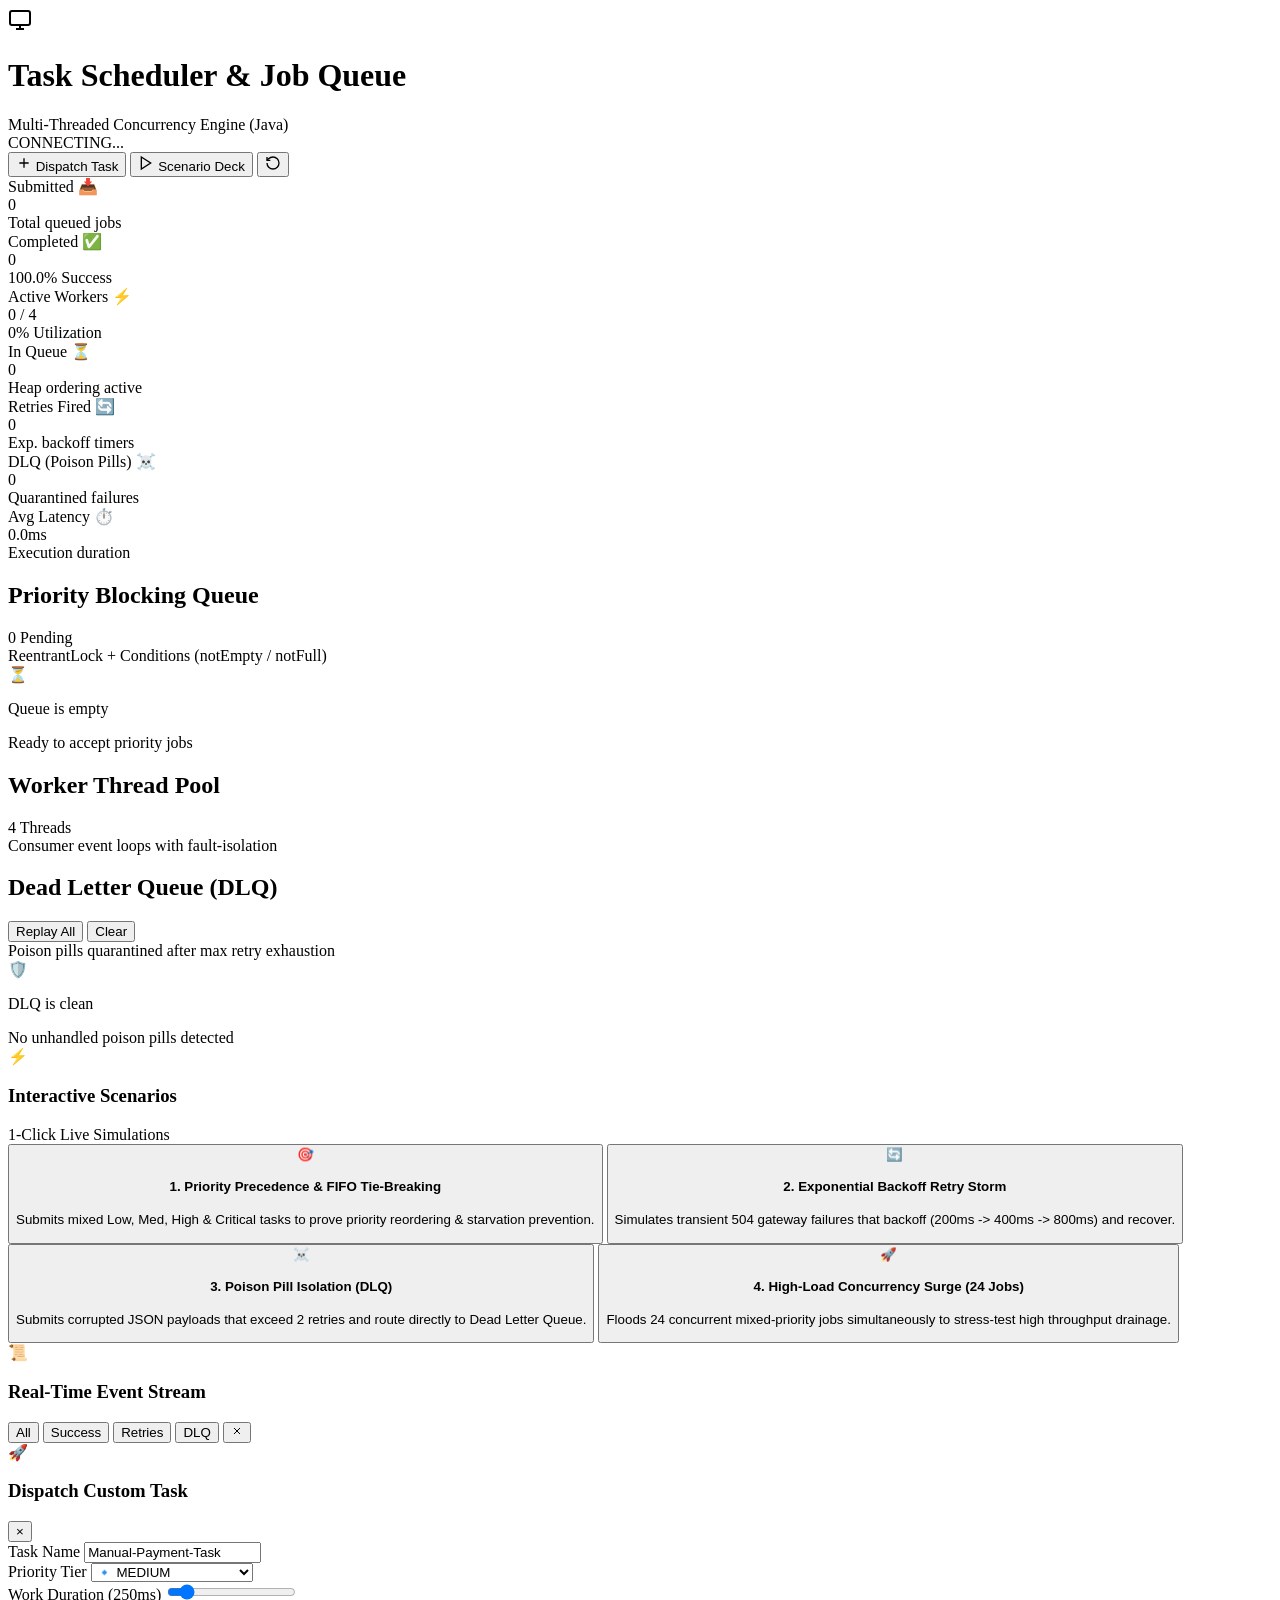
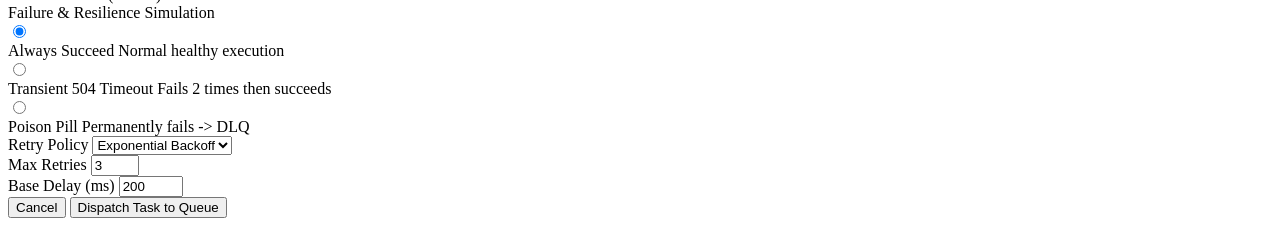
==== src/main/resources/static/index.html @ dcaf07af "Initial commit: Multi-Threaded Task Scheduler & Job Queue with Web Dashboard" ====
<!DOCTYPE html>
<html lang="en">
<head>
  <meta charset="UTF-8">
  <meta name="viewport" content="width=device-width, initial-scale=1.0">
  <title>Amazon Task Scheduler & Concurrency Engine</title>
  <link rel="preconnect" href="https://fonts.googleapis.com">
  <link rel="preconnect" href="https://fonts.gstatic.com" crossorigin>
  <link href="https://fonts.googleapis.com/css2?family=Inter:wght@300;400;500;600;700;800&family=JetBrains+Mono:wght@400;500;600;700&display=swap" rel="stylesheet">
  <link rel="stylesheet" href="/style.css">
</head>
<body>
  <div class="ambient-glow glow-1"></div>
  <div class="ambient-glow glow-2"></div>

  <!-- TOP HEADER -->
  <header class="app-header">
    <div class="header-left">
      <div class="logo-badge">
        <svg width="24" height="24" viewBox="0 0 24 24" fill="none" stroke="currentColor" stroke-width="2">
          <rect x="2" y="3" width="20" height="14" rx="2" ry="2"></rect>
          <line x1="8" y1="21" x2="16" y2="21"></line>
          <line x1="12" y1="17" x2="12" y2="21"></line>
        </svg>
      </div>
      <div class="logo-text">
        <h1>Task Scheduler & Job Queue</h1>
        <span class="subtext">Multi-Threaded Concurrency Engine (Java)</span>
      </div>
    </div>

    <div class="header-center">
      <div class="connection-pill" id="connPill">
        <span class="pulse-dot"></span>
        <span id="connStatusText">CONNECTING...</span>
      </div>
    </div>

    <div class="header-right">
      <button class="btn btn-outline" id="btnOpenSubmitModal">
        <svg width="16" height="16" fill="none" stroke="currentColor" stroke-width="2" viewBox="0 0 24 24"><path d="M12 5v14M5 12h14"/></svg>
        Dispatch Task
      </button>
      <button class="btn btn-primary" id="btnRunScenarios">
        <svg width="16" height="16" fill="none" stroke="currentColor" stroke-width="2" viewBox="0 0 24 24"><polygon points="5 3 19 12 5 21 5 3"></polygon></svg>
        Scenario Deck
      </button>
      <button class="btn btn-icon" id="btnResetScheduler" title="Reset Scheduler & Metrics">
        <svg width="16" height="16" fill="none" stroke="currentColor" stroke-width="2" viewBox="0 0 24 24"><path d="M3 12a9 9 0 1 0 9-9 9.75 9.75 0 0 0-6.74 2.74L3 8"></path><path d="M3 3v5h5"></path></svg>
      </button>
    </div>
  </header>

  <!-- MAIN CONTAINER -->
  <main class="dashboard-container">

    <!-- KPI METRICS RIBBON -->
    <section class="metrics-grid">
      <div class="metric-card">
        <div class="metric-header">
          <span class="metric-title">Submitted</span>
          <span class="metric-icon">📥</span>
        </div>
        <div class="metric-value" id="kpiSubmitted">0</div>
        <div class="metric-footer">Total queued jobs</div>
      </div>

      <div class="metric-card card-success">
        <div class="metric-header">
          <span class="metric-title">Completed</span>
          <span class="metric-icon">✅</span>
        </div>
        <div class="metric-value" id="kpiCompleted">0</div>
        <div class="metric-footer" id="kpiSuccessRate">100.0% Success</div>
      </div>

      <div class="metric-card card-active">
        <div class="metric-header">
          <span class="metric-title">Active Workers</span>
          <span class="metric-icon">⚡</span>
        </div>
        <div class="metric-value" id="kpiActiveWorkers">0 <span class="metric-sub">/ 4</span></div>
        <div class="metric-footer" id="kpiPoolUtilization">0% Utilization</div>
      </div>

      <div class="metric-card card-queue">
        <div class="metric-header">
          <span class="metric-title">In Queue</span>
          <span class="metric-icon">⏳</span>
        </div>
        <div class="metric-value" id="kpiQueueDepth">0</div>
        <div class="metric-footer">Heap ordering active</div>
      </div>

      <div class="metric-card card-retry">
        <div class="metric-header">
          <span class="metric-title">Retries Fired</span>
          <span class="metric-icon">🔄</span>
        </div>
        <div class="metric-value" id="kpiRetries">0</div>
        <div class="metric-footer">Exp. backoff timers</div>
      </div>

      <div class="metric-card card-dlq">
        <div class="metric-header">
          <span class="metric-title">DLQ (Poison Pills)</span>
          <span class="metric-icon">☠️</span>
        </div>
        <div class="metric-value" id="kpiDlq">0</div>
        <div class="metric-footer">Quarantined failures</div>
      </div>

      <div class="metric-card">
        <div class="metric-header">
          <span class="metric-title">Avg Latency</span>
          <span class="metric-icon">⏱️</span>
        </div>
        <div class="metric-value" id="kpiAvgExec">0.0<span class="metric-sub">ms</span></div>
        <div class="metric-footer">Execution duration</div>
      </div>
    </section>

    <!-- LIVE PIPELINE VISUALIZATION (3 COLUMNS) -->
    <section class="pipeline-grid">
      
      <!-- COLUMN 1: PRIORITY BLOCKING QUEUE -->
      <div class="pipeline-column">
        <div class="column-header">
          <div class="column-title-group">
            <span class="col-indicator col-queue-ind"></span>
            <h2>Priority Blocking Queue</h2>
          </div>
          <span class="badge badge-queue" id="queueBadge">0 Pending</span>
        </div>
        <div class="column-desc">
          <span>ReentrantLock + Conditions (notEmpty / notFull)</span>
        </div>

        <div class="pipeline-card-list" id="queueList">
          <div class="empty-state">
            <div class="empty-icon">⏳</div>
            <p>Queue is empty</p>
            <span>Ready to accept priority jobs</span>
          </div>
        </div>
      </div>

      <!-- COLUMN 2: WORKER THREAD POOL -->
      <div class="pipeline-column">
        <div class="column-header">
          <div class="column-title-group">
            <span class="col-indicator col-worker-ind"></span>
            <h2>Worker Thread Pool</h2>
          </div>
          <span class="badge badge-worker" id="workersBadge">4 Threads</span>
        </div>
        <div class="column-desc">
          <span>Consumer event loops with fault-isolation</span>
        </div>

        <div class="worker-grid" id="workerGrid">
          <!-- Worker cards rendered dynamically -->
        </div>
      </div>

      <!-- COLUMN 3: DEAD LETTER QUEUE (DLQ) -->
      <div class="pipeline-column">
        <div class="column-header">
          <div class="column-title-group">
            <span class="col-indicator col-dlq-ind"></span>
            <h2>Dead Letter Queue (DLQ)</h2>
          </div>
          <div class="dlq-actions">
            <button class="btn btn-xs btn-outline" id="btnReplayDlq" title="Replay all DLQ jobs back into Priority Queue">Replay All</button>
            <button class="btn btn-xs btn-outline" id="btnClearDlq" title="Clear DLQ">Clear</button>
          </div>
        </div>
        <div class="column-desc">
          <span>Poison pills quarantined after max retry exhaustion</span>
        </div>

        <div class="pipeline-card-list" id="dlqList">
          <div class="empty-state">
            <div class="empty-icon">🛡️</div>
            <p>DLQ is clean</p>
            <span>No unhandled poison pills detected</span>
          </div>
        </div>
      </div>

    </section>

    <!-- BOTTOM DECK: SCENARIO LAUNCHER & LIVE EVENT LOG -->
    <section class="bottom-deck">
      
      <!-- SCENARIO LAUNCHER CARDS -->
      <div class="deck-panel scenario-panel">
        <div class="panel-header">
          <div class="panel-title">
            <span class="panel-icon">⚡</span>
            <h3>Interactive Scenarios</h3>
          </div>
          <span class="subtext">1-Click Live Simulations</span>
        </div>

        <div class="scenario-buttons-grid">
          <button class="scenario-card" onclick="runScenario('1')">
            <div class="scen-icon scen-1">🎯</div>
            <div class="scen-info">
              <h4>1. Priority Precedence & FIFO Tie-Breaking</h4>
              <p>Submits mixed Low, Med, High & Critical tasks to prove priority reordering & starvation prevention.</p>
            </div>
          </button>

          <button class="scenario-card" onclick="runScenario('2')">
            <div class="scen-icon scen-2">🔄</div>
            <div class="scen-info">
              <h4>2. Exponential Backoff Retry Storm</h4>
              <p>Simulates transient 504 gateway failures that backoff (200ms -> 400ms -> 800ms) and recover.</p>
            </div>
          </button>

          <button class="scenario-card" onclick="runScenario('3')">
            <div class="scen-icon scen-3">☠️</div>
            <div class="scen-info">
              <h4>3. Poison Pill Isolation (DLQ)</h4>
              <p>Submits corrupted JSON payloads that exceed 2 retries and route directly to Dead Letter Queue.</p>
            </div>
          </button>

          <button class="scenario-card" onclick="runScenario('4')">
            <div class="scen-icon scen-4">🚀</div>
            <div class="scen-info">
              <h4>4. High-Load Concurrency Surge (24 Jobs)</h4>
              <p>Floods 24 concurrent mixed-priority jobs simultaneously to stress-test high throughput drainage.</p>
            </div>
          </button>
        </div>
      </div>

      <!-- REAL-TIME EVENT STREAM LOG -->
      <div class="deck-panel logs-panel">
        <div class="panel-header">
          <div class="panel-title">
            <span class="panel-icon">📜</span>
            <h3>Real-Time Event Stream</h3>
          </div>
          <div class="log-controls">
            <button class="btn btn-xs btn-outline" id="btnFilterAll" onclick="filterLogs('ALL')">All</button>
            <button class="btn btn-xs btn-outline" id="btnFilterSuccess" onclick="filterLogs('SUCCESS')">Success</button>
            <button class="btn btn-xs btn-outline" id="btnFilterRetry" onclick="filterLogs('RETRY')">Retries</button>
            <button class="btn btn-xs btn-outline" id="btnFilterDlq" onclick="filterLogs('FAILURE')">DLQ</button>
            <button class="btn btn-xs btn-icon" id="btnClearLogs" title="Clear Log Screen">
              <svg width="12" height="12" fill="none" stroke="currentColor" stroke-width="2" viewBox="0 0 24 24"><path d="M18 6L6 18M6 6l12 12"></path></svg>
            </button>
          </div>
        </div>

        <div class="logs-container" id="logsContainer">
          <!-- Live log items rendered dynamically -->
        </div>
      </div>

    </section>

  </main>

  <!-- CUSTOM TASK DISPATCH MODAL -->
  <div class="modal-backdrop" id="submitModal">
    <div class="modal-card">
      <div class="modal-header">
        <div class="modal-title">
          <span class="modal-icon">🚀</span>
          <h3>Dispatch Custom Task</h3>
        </div>
        <button class="btn-close" id="btnCloseModal">&times;</button>
      </div>

      <form id="taskForm" onsubmit="handleTaskSubmit(event)">
        <div class="form-group">
          <label for="taskName">Task Name</label>
          <input type="text" id="taskName" required placeholder="e.g. PaymentGateway-Charge-902" value="Manual-Payment-Task">
        </div>

        <div class="form-row">
          <div class="form-group">
            <label for="taskPriority">Priority Tier</label>
            <select id="taskPriority">
              <option value="CRITICAL">🔥 CRITICAL (Highest)</option>
              <option value="HIGH">⚡ HIGH</option>
              <option value="MEDIUM" selected>🔹 MEDIUM</option>
              <option value="LOW">🌱 LOW (Lowest)</option>
            </select>
          </div>

          <div class="form-group">
            <label for="taskDuration">Work Duration (<span id="durVal">250</span>ms)</label>
            <input type="range" id="taskDuration" min="50" max="2000" step="50" value="250" oninput="document.getElementById('durVal').innerText = this.value">
          </div>
        </div>

        <div class="form-group">
          <label>Failure & Resilience Simulation</label>
          <div class="radio-cards">
            <label class="radio-card">
              <input type="radio" name="failMode" value="none" checked onchange="toggleRetryOptions()">
              <div class="radio-content">
                <span class="radio-title">Always Succeed</span>
                <span class="radio-desc">Normal healthy execution</span>
              </div>
            </label>

            <label class="radio-card">
              <input type="radio" name="failMode" value="transient" onchange="toggleRetryOptions()">
              <div class="radio-content">
                <span class="radio-title">Transient 504 Timeout</span>
                <span class="radio-desc">Fails 2 times then succeeds</span>
              </div>
            </label>

            <label class="radio-card">
              <input type="radio" name="failMode" value="permanent" onchange="toggleRetryOptions()">
              <div class="radio-content">
                <span class="radio-title">Poison Pill</span>
                <span class="radio-desc">Permanently fails -> DLQ</span>
              </div>
            </label>
          </div>
        </div>

        <div class="form-row" id="retryConfigRow">
          <div class="form-group">
            <label for="retryType">Retry Policy</label>
            <select id="retryType">
              <option value="exponential" selected>Exponential Backoff</option>
              <option value="fixed">Fixed Delay</option>
              <option value="none">No Retry</option>
            </select>
          </div>

          <div class="form-group">
            <label for="maxRetries">Max Retries</label>
            <input type="number" id="maxRetries" min="0" max="10" value="3">
          </div>

          <div class="form-group">
            <label for="backoffMs">Base Delay (ms)</label>
            <input type="number" id="backoffMs" min="50" max="5000" step="50" value="200">
          </div>
        </div>

        <div class="modal-footer">
          <button type="button" class="btn btn-outline" id="btnCancelModal">Cancel</button>
          <button type="submit" class="btn btn-primary">Dispatch Task to Queue</button>
        </div>
      </form>
    </div>
  </div>

  <div class="toast-container" id="toastContainer"></div>

  <script src="/app.js"></script>
</body>
</html>
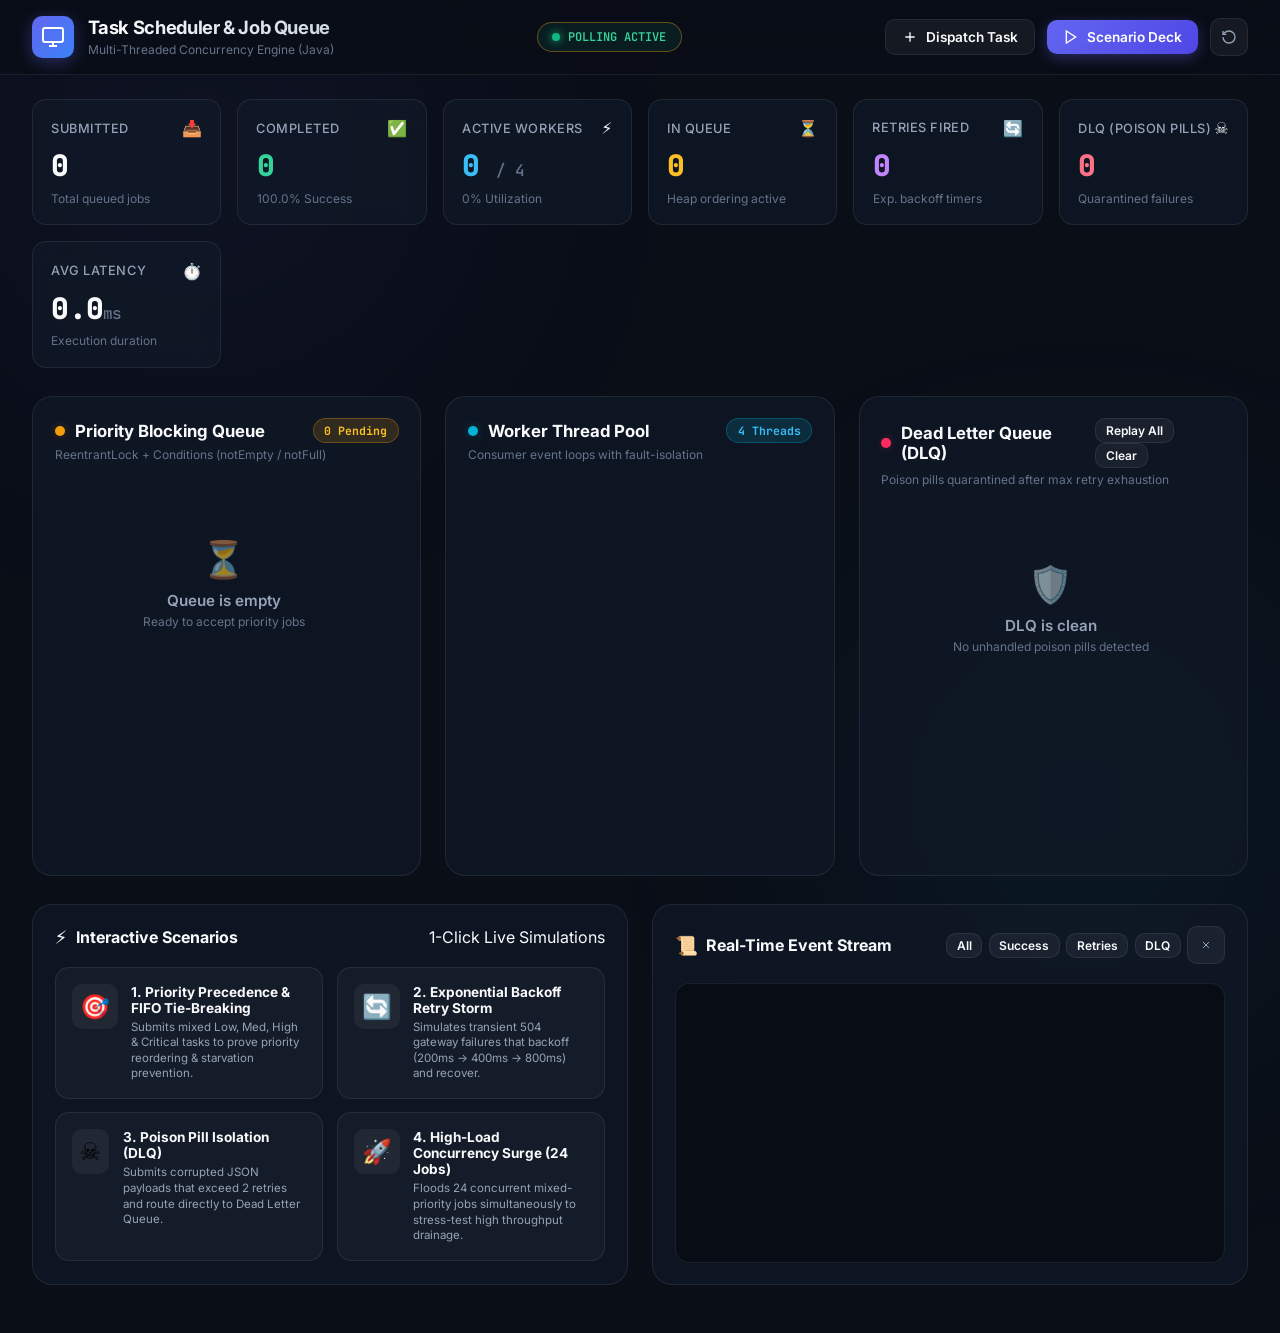
==== commit 8d69793b: "Update browser tab title to remove Amazon prefix" ====
--- a/src/main/resources/static/index.html
+++ b/src/main/resources/static/index.html
@@ -3,11 +3,11 @@
 <head>
   <meta charset="UTF-8">
   <meta name="viewport" content="width=device-width, initial-scale=1.0">
-  <title>Amazon Task Scheduler & Concurrency Engine</title>
+  <title>Task Scheduler & Concurrency Engine</title>
   <link rel="preconnect" href="https://fonts.googleapis.com">
   <link rel="preconnect" href="https://fonts.gstatic.com" crossorigin>
   <link href="https://fonts.googleapis.com/css2?family=Inter:wght@300;400;500;600;700;800&family=JetBrains+Mono:wght@400;500;600;700&display=swap" rel="stylesheet">
-  <link rel="stylesheet" href="/style.css">
+  <link rel="stylesheet" href="style.css">
 </head>
 <body>
   <div class="ambient-glow glow-1"></div>
@@ -359,6 +359,6 @@
 
   <div class="toast-container" id="toastContainer"></div>
 
-  <script src="/app.js"></script>
+  <script src="app.js"></script>
 </body>
 </html>
--- a/src/main/resources/static/style.css
+++ b/src/main/resources/static/style.css
@@ -0,0 +1,833 @@
+:root {
+  --bg-base: #0a0e17;
+  --bg-card: #111827;
+  --bg-card-hover: #162032;
+  --bg-card-glass: rgba(17, 24, 39, 0.75);
+  --border-subtle: rgba(255, 255, 255, 0.08);
+  --border-hover: rgba(255, 255, 255, 0.16);
+
+  --text-primary: #f9fafb;
+  --text-secondary: #94a3b8;
+  --text-muted: #64748b;
+
+  --color-critical: #ff2a5f;
+  --color-critical-glow: rgba(255, 42, 95, 0.25);
+  --color-high: #f59e0b;
+  --color-high-glow: rgba(245, 158, 11, 0.25);
+  --color-medium: #00b4d8;
+  --color-medium-glow: rgba(0, 180, 216, 0.25);
+  --color-low: #10b981;
+  --color-low-glow: rgba(16, 185, 129, 0.25);
+
+  --color-accent: #6366f1;
+  --color-accent-glow: rgba(99, 102, 241, 0.35);
+
+  --radius-sm: 6px;
+  --radius-md: 10px;
+  --radius-lg: 14px;
+  --radius-xl: 20px;
+
+  --font-main: 'Inter', system-ui, -apple-system, sans-serif;
+  --font-mono: 'JetBrains Mono', monospace;
+}
+
+* {
+  box-sizing: border-box;
+  margin: 0;
+  padding: 0;
+}
+
+body {
+  background-color: var(--bg-base);
+  color: var(--text-primary);
+  font-family: var(--font-main);
+  min-height: 100vh;
+  position: relative;
+  overflow-x: hidden;
+  -webkit-font-smoothing: antialiased;
+}
+
+/* AMBIENT GLOW EFFECTS */
+.ambient-glow {
+  position: fixed;
+  width: 600px;
+  height: 600px;
+  border-radius: 50%;
+  pointer-events: none;
+  z-index: 0;
+  filter: blur(140px);
+  opacity: 0.15;
+}
+.glow-1 {
+  top: -150px;
+  left: -100px;
+  background: radial-gradient(circle, var(--color-accent), transparent 70%);
+}
+.glow-2 {
+  bottom: -200px;
+  right: -100px;
+  background: radial-gradient(circle, var(--color-medium), transparent 70%);
+}
+
+/* HEADER */
+.app-header {
+  position: sticky;
+  top: 0;
+  z-index: 100;
+  display: flex;
+  justify-content: space-between;
+  align-items: center;
+  padding: 1rem 2rem;
+  background: rgba(10, 14, 23, 0.85);
+  backdrop-filter: blur(16px);
+  border-bottom: 1px solid var(--border-subtle);
+}
+
+.header-left {
+  display: flex;
+  align-items: center;
+  gap: 0.85rem;
+}
+
+.logo-badge {
+  width: 42px;
+  height: 42px;
+  border-radius: var(--radius-md);
+  background: linear-gradient(135deg, #6366f1, #3b82f6);
+  display: flex;
+  align-items: center;
+  justify-content: center;
+  color: white;
+  box-shadow: 0 4px 16px var(--color-accent-glow);
+}
+
+.logo-text h1 {
+  font-size: 1.15rem;
+  font-weight: 700;
+  letter-spacing: -0.02em;
+  background: linear-gradient(135deg, #ffffff, #cbd5e1);
+  -webkit-background-clip: text;
+  -webkit-text-fill-color: transparent;
+}
+
+.logo-text .subtext {
+  font-size: 0.75rem;
+  color: var(--text-muted);
+}
+
+.connection-pill {
+  display: flex;
+  align-items: center;
+  gap: 0.5rem;
+  padding: 0.4rem 0.9rem;
+  background: rgba(16, 185, 129, 0.1);
+  border: 1px solid rgba(16, 185, 129, 0.3);
+  border-radius: 9999px;
+  font-size: 0.75rem;
+  font-weight: 600;
+  font-family: var(--font-mono);
+  color: #34d399;
+}
+
+.pulse-dot {
+  width: 8px;
+  height: 8px;
+  background-color: #10b981;
+  border-radius: 50%;
+  box-shadow: 0 0 8px #10b981;
+  animation: pulse-ring 1.8s infinite;
+}
+
+@keyframes pulse-ring {
+  0% { transform: scale(0.95); box-shadow: 0 0 0 0 rgba(16, 185, 129, 0.7); }
+  70% { transform: scale(1.1); box-shadow: 0 0 0 6px rgba(16, 185, 129, 0); }
+  100% { transform: scale(0.95); box-shadow: 0 0 0 0 rgba(16, 185, 129, 0); }
+}
+
+.header-right {
+  display: flex;
+  align-items: center;
+  gap: 0.75rem;
+}
+
+/* BUTTONS */
+.btn {
+  display: inline-flex;
+  align-items: center;
+  gap: 0.5rem;
+  padding: 0.55rem 1rem;
+  font-size: 0.85rem;
+  font-weight: 600;
+  border-radius: var(--radius-md);
+  border: none;
+  cursor: pointer;
+  transition: all 0.2s ease;
+  font-family: var(--font-main);
+}
+
+.btn-primary {
+  background: linear-gradient(135deg, #6366f1, #4f46e5);
+  color: white;
+  box-shadow: 0 4px 14px var(--color-accent-glow);
+}
+.btn-primary:hover {
+  transform: translateY(-1px);
+  box-shadow: 0 6px 20px var(--color-accent-glow);
+  background: linear-gradient(135deg, #4f46e5, #4338ca);
+}
+
+.btn-outline {
+  background: rgba(255, 255, 255, 0.05);
+  border: 1px solid var(--border-subtle);
+  color: var(--text-primary);
+}
+.btn-outline:hover {
+  background: rgba(255, 255, 255, 0.1);
+  border-color: var(--border-hover);
+}
+
+.btn-icon {
+  width: 38px;
+  height: 38px;
+  padding: 0;
+  display: flex;
+  align-items: center;
+  justify-content: center;
+  background: rgba(255, 255, 255, 0.05);
+  border: 1px solid var(--border-subtle);
+  color: var(--text-secondary);
+  border-radius: var(--radius-md);
+  cursor: pointer;
+  transition: all 0.2s ease;
+}
+.btn-icon:hover {
+  color: var(--text-primary);
+  background: rgba(255, 255, 255, 0.1);
+}
+
+.btn-xs {
+  padding: 0.25rem 0.6rem;
+  font-size: 0.75rem;
+}
+
+/* MAIN LAYOUT */
+.dashboard-container {
+  max-width: 1600px;
+  margin: 0 auto;
+  padding: 1.5rem 2rem 3rem;
+  position: relative;
+  z-index: 1;
+}
+
+/* METRICS RIBBON */
+.metrics-grid {
+  display: grid;
+  grid-template-columns: repeat(auto-fit, minmax(180px, 1fr));
+  gap: 1rem;
+  margin-bottom: 1.75rem;
+}
+
+.metric-card {
+  background: var(--bg-card-glass);
+  backdrop-filter: blur(12px);
+  border: 1px solid var(--border-subtle);
+  border-radius: var(--radius-lg);
+  padding: 1.15rem;
+  transition: transform 0.2s ease, border-color 0.2s ease;
+}
+.metric-card:hover {
+  transform: translateY(-2px);
+  border-color: var(--border-hover);
+}
+
+.metric-header {
+  display: flex;
+  justify-content: space-between;
+  align-items: center;
+  margin-bottom: 0.5rem;
+}
+.metric-title {
+  font-size: 0.8rem;
+  font-weight: 500;
+  color: var(--text-secondary);
+  text-transform: uppercase;
+  letter-spacing: 0.04em;
+}
+.metric-icon {
+  font-size: 1rem;
+}
+.metric-value {
+  font-size: 1.85rem;
+  font-weight: 800;
+  font-family: var(--font-mono);
+  letter-spacing: -0.03em;
+  color: var(--text-primary);
+}
+.metric-sub {
+  font-size: 1rem;
+  font-weight: 500;
+  color: var(--text-muted);
+}
+.metric-footer {
+  font-size: 0.75rem;
+  color: var(--text-muted);
+  margin-top: 0.35rem;
+}
+
+.card-success .metric-value { color: #34d399; }
+.card-active .metric-value { color: #38bdf8; }
+.card-queue .metric-value { color: #fbbf24; }
+.card-retry .metric-value { color: #c084fc; }
+.card-dlq .metric-value { color: #fb7185; }
+
+/* 3-COLUMN PIPELINE */
+.pipeline-grid {
+  display: grid;
+  grid-template-columns: 1fr 1fr 1fr;
+  gap: 1.5rem;
+  margin-bottom: 1.75rem;
+}
+
+@media (max-width: 1200px) {
+  .pipeline-grid {
+    grid-template-columns: 1fr;
+  }
+}
+
+.pipeline-column {
+  background: var(--bg-card-glass);
+  backdrop-filter: blur(12px);
+  border: 1px solid var(--border-subtle);
+  border-radius: var(--radius-xl);
+  padding: 1.35rem;
+  display: flex;
+  flex-direction: column;
+  min-height: 480px;
+}
+
+.column-header {
+  display: flex;
+  justify-content: space-between;
+  align-items: center;
+  margin-bottom: 0.25rem;
+}
+.column-title-group {
+  display: flex;
+  align-items: center;
+  gap: 0.65rem;
+}
+.col-indicator {
+  width: 10px;
+  height: 10px;
+  border-radius: 50%;
+}
+.col-queue-ind { background: var(--color-high); box-shadow: 0 0 8px var(--color-high-glow); }
+.col-worker-ind { background: var(--color-medium); box-shadow: 0 0 8px var(--color-medium-glow); }
+.col-dlq-ind { background: var(--color-critical); box-shadow: 0 0 8px var(--color-critical-glow); }
+
+.column-header h2 {
+  font-size: 1.05rem;
+  font-weight: 700;
+}
+.column-desc {
+  font-size: 0.75rem;
+  color: var(--text-muted);
+  margin-bottom: 1.15rem;
+}
+
+.badge {
+  padding: 0.25rem 0.65rem;
+  border-radius: 9999px;
+  font-size: 0.72rem;
+  font-weight: 700;
+  font-family: var(--font-mono);
+}
+.badge-queue { background: rgba(245, 158, 11, 0.15); color: #fbbf24; border: 1px solid rgba(245, 158, 11, 0.3); }
+.badge-worker { background: rgba(0, 180, 216, 0.15); color: #38bdf8; border: 1px solid rgba(0, 180, 216, 0.3); }
+.badge-critical { background: var(--color-critical-glow); color: var(--color-critical); border: 1px solid var(--color-critical); }
+.badge-high { background: var(--color-high-glow); color: var(--color-high); border: 1px solid var(--color-high); }
+.badge-medium { background: var(--color-medium-glow); color: var(--color-medium); border: 1px solid var(--color-medium); }
+.badge-low { background: var(--color-low-glow); color: var(--color-low); border: 1px solid var(--color-low); }
+
+.pipeline-card-list {
+  display: flex;
+  flex-direction: column;
+  gap: 0.75rem;
+  overflow-y: auto;
+  max-height: 420px;
+  padding-right: 0.35rem;
+}
+
+.empty-state {
+  display: flex;
+  flex-direction: column;
+  align-items: center;
+  justify-content: center;
+  text-align: center;
+  padding: 3.5rem 1rem;
+  color: var(--text-muted);
+}
+.empty-icon {
+  font-size: 2.25rem;
+  margin-bottom: 0.65rem;
+  opacity: 0.6;
+}
+.empty-state p {
+  font-weight: 600;
+  font-size: 0.95rem;
+  color: var(--text-secondary);
+}
+.empty-state span {
+  font-size: 0.75rem;
+  margin-top: 0.25rem;
+}
+
+/* TASK CARD (QUEUE & DLQ) */
+.task-card {
+  background: rgba(255, 255, 255, 0.03);
+  border: 1px solid var(--border-subtle);
+  border-radius: var(--radius-md);
+  padding: 0.9rem 1rem;
+  transition: all 0.2s ease;
+  animation: slide-in 0.25s ease-out;
+}
+@keyframes slide-in {
+  from { opacity: 0; transform: translateY(-8px); }
+  to { opacity: 1; transform: translateY(0); }
+}
+.task-card:hover {
+  background: rgba(255, 255, 255, 0.06);
+  border-color: var(--border-hover);
+}
+
+.task-card-header {
+  display: flex;
+  justify-content: space-between;
+  align-items: center;
+  margin-bottom: 0.45rem;
+}
+.task-card-title {
+  font-size: 0.85rem;
+  font-weight: 600;
+  color: var(--text-primary);
+  white-space: nowrap;
+  overflow: hidden;
+  text-overflow: ellipsis;
+  max-width: 180px;
+}
+.task-seq {
+  font-size: 0.7rem;
+  font-family: var(--font-mono);
+  color: var(--text-muted);
+}
+.task-card-footer {
+  display: flex;
+  justify-content: space-between;
+  align-items: center;
+  font-size: 0.72rem;
+  color: var(--text-muted);
+}
+
+/* WORKER CARDS */
+.worker-grid {
+  display: grid;
+  grid-template-columns: 1fr;
+  gap: 0.85rem;
+}
+
+.worker-card {
+  background: rgba(255, 255, 255, 0.03);
+  border: 1px solid var(--border-subtle);
+  border-radius: var(--radius-lg);
+  padding: 1rem;
+  transition: all 0.3s ease;
+  position: relative;
+  overflow: hidden;
+}
+
+.worker-card.executing {
+  border-color: rgba(0, 180, 216, 0.5);
+  background: rgba(0, 180, 216, 0.06);
+  box-shadow: 0 0 20px rgba(0, 180, 216, 0.15);
+}
+
+.worker-card-top {
+  display: flex;
+  justify-content: space-between;
+  align-items: center;
+  margin-bottom: 0.65rem;
+}
+.worker-name-group {
+  display: flex;
+  align-items: center;
+  gap: 0.5rem;
+}
+.worker-dot {
+  width: 8px;
+  height: 8px;
+  border-radius: 50%;
+  background: #64748b;
+}
+.worker-card.executing .worker-dot {
+  background: #00b4d8;
+  box-shadow: 0 0 10px #00b4d8;
+  animation: pulse-ring 1.5s infinite;
+}
+.worker-name {
+  font-size: 0.85rem;
+  font-weight: 700;
+  font-family: var(--font-mono);
+}
+
+.worker-state-tag {
+  font-size: 0.68rem;
+  font-weight: 700;
+  padding: 0.15rem 0.5rem;
+  border-radius: 4px;
+  font-family: var(--font-mono);
+}
+.state-idle { background: rgba(255, 255, 255, 0.05); color: var(--text-muted); }
+.state-executing { background: rgba(0, 180, 216, 0.2); color: #38bdf8; }
+
+.worker-task-info {
+  font-size: 0.8rem;
+  color: var(--text-secondary);
+}
+.worker-task-info strong {
+  color: var(--text-primary);
+}
+.worker-progress-bar {
+  height: 4px;
+  background: rgba(255, 255, 255, 0.06);
+  border-radius: 2px;
+  margin-top: 0.75rem;
+  overflow: hidden;
+  position: relative;
+}
+.worker-progress-bar-fill {
+  height: 100%;
+  background: linear-gradient(90deg, #00b4d8, #6366f1);
+  width: 100%;
+  animation: shimmer 1.2s infinite linear;
+}
+@keyframes shimmer {
+  0% { transform: translateX(-100%); }
+  100% { transform: translateX(100%); }
+}
+
+/* DLQ CARD */
+.dlq-card {
+  background: rgba(255, 42, 95, 0.05);
+  border: 1px solid rgba(255, 42, 95, 0.25);
+  border-radius: var(--radius-md);
+  padding: 0.9rem 1rem;
+}
+.dlq-error-msg {
+  font-size: 0.72rem;
+  color: #fb7185;
+  font-family: var(--font-mono);
+  background: rgba(0,0,0,0.3);
+  padding: 0.35rem 0.5rem;
+  border-radius: 4px;
+  margin-top: 0.45rem;
+  word-break: break-all;
+}
+
+/* BOTTOM DECK */
+.bottom-deck {
+  display: grid;
+  grid-template-columns: 1fr 1fr;
+  gap: 1.5rem;
+}
+@media (max-width: 1000px) {
+  .bottom-deck {
+    grid-template-columns: 1fr;
+  }
+}
+
+.deck-panel {
+  background: var(--bg-card-glass);
+  backdrop-filter: blur(12px);
+  border: 1px solid var(--border-subtle);
+  border-radius: var(--radius-xl);
+  padding: 1.35rem;
+  display: flex;
+  flex-direction: column;
+}
+
+.panel-header {
+  display: flex;
+  justify-content: space-between;
+  align-items: center;
+  margin-bottom: 1.15rem;
+}
+.panel-title {
+  display: flex;
+  align-items: center;
+  gap: 0.5rem;
+}
+.panel-icon {
+  font-size: 1.15rem;
+}
+.panel-header h3 {
+  font-size: 1rem;
+  font-weight: 700;
+}
+
+/* SCENARIO CARDS */
+.scenario-buttons-grid {
+  display: grid;
+  grid-template-columns: 1fr 1fr;
+  gap: 0.85rem;
+}
+@media (max-width: 600px) {
+  .scenario-buttons-grid { grid-template-columns: 1fr; }
+}
+
+.scenario-card {
+  display: flex;
+  gap: 0.85rem;
+  align-items: flex-start;
+  background: rgba(255, 255, 255, 0.03);
+  border: 1px solid var(--border-subtle);
+  border-radius: var(--radius-lg);
+  padding: 1rem;
+  cursor: pointer;
+  text-align: left;
+  transition: all 0.2s ease;
+  font-family: var(--font-main);
+}
+.scenario-card:hover {
+  background: rgba(255, 255, 255, 0.06);
+  border-color: var(--color-accent);
+  transform: translateY(-2px);
+  box-shadow: 0 4px 16px rgba(0,0,0,0.3);
+}
+
+.scen-icon {
+  font-size: 1.5rem;
+  padding: 0.5rem;
+  border-radius: var(--radius-md);
+  background: rgba(255, 255, 255, 0.05);
+}
+.scen-info h4 {
+  font-size: 0.85rem;
+  font-weight: 700;
+  color: var(--text-primary);
+  margin-bottom: 0.25rem;
+}
+.scen-info p {
+  font-size: 0.72rem;
+  color: var(--text-secondary);
+  line-height: 1.35;
+}
+
+/* LOGS TERMINAL */
+.log-controls {
+  display: flex;
+  align-items: center;
+  gap: 0.4rem;
+}
+.logs-container {
+  background: rgba(0, 0, 0, 0.4);
+  border: 1px solid var(--border-subtle);
+  border-radius: var(--radius-lg);
+  padding: 0.85rem;
+  font-family: var(--font-mono);
+  font-size: 0.73rem;
+  height: 280px;
+  overflow-y: auto;
+  display: flex;
+  flex-direction: column;
+  gap: 0.45rem;
+}
+
+.log-entry {
+  display: flex;
+  align-items: baseline;
+  gap: 0.6rem;
+  padding: 0.25rem 0.4rem;
+  border-radius: 4px;
+  line-height: 1.4;
+  transition: background 0.15s ease;
+}
+.log-entry:hover {
+  background: rgba(255, 255, 255, 0.04);
+}
+.log-time {
+  color: var(--text-muted);
+  font-size: 0.68rem;
+  white-space: nowrap;
+}
+.log-tag {
+  font-size: 0.65rem;
+  font-weight: 700;
+  padding: 0.1rem 0.4rem;
+  border-radius: 3px;
+  text-transform: uppercase;
+}
+.tag-STARTED { background: rgba(0, 180, 216, 0.2); color: #38bdf8; }
+.tag-SUCCESS { background: rgba(16, 185, 129, 0.2); color: #34d399; }
+.tag-FAILURE { background: rgba(255, 42, 95, 0.25); color: #fb7185; }
+.tag-RETRY { background: rgba(245, 158, 11, 0.2); color: #fbbf24; }
+.tag-SUBMITTED { background: rgba(99, 102, 241, 0.2); color: #a5b4fc; }
+.tag-SCENARIO { background: rgba(192, 132, 252, 0.2); color: #c084fc; }
+.tag-DLQ_REPLAY { background: rgba(236, 72, 153, 0.2); color: #f472b6; }
+.tag-RESET { background: rgba(148, 163, 184, 0.2); color: #cbd5e1; }
+
+.log-msg {
+  color: var(--text-primary);
+  word-break: break-word;
+}
+
+/* MODAL */
+.modal-backdrop {
+  position: fixed;
+  inset: 0;
+  background: rgba(0, 0, 0, 0.75);
+  backdrop-filter: blur(8px);
+  z-index: 1000;
+  display: none;
+  align-items: center;
+  justify-content: center;
+  padding: 1.5rem;
+}
+.modal-backdrop.active {
+  display: flex;
+}
+
+.modal-card {
+  background: var(--bg-card);
+  border: 1px solid var(--border-hover);
+  border-radius: var(--radius-xl);
+  width: 100%;
+  max-width: 540px;
+  box-shadow: 0 20px 40px rgba(0,0,0,0.6);
+  padding: 1.75rem;
+  animation: modal-pop 0.2s ease-out;
+}
+@keyframes modal-pop {
+  from { opacity: 0; transform: scale(0.95); }
+  to { opacity: 1; transform: scale(1); }
+}
+
+.modal-header {
+  display: flex;
+  justify-content: space-between;
+  align-items: center;
+  margin-bottom: 1.5rem;
+}
+.modal-title {
+  display: flex;
+  align-items: center;
+  gap: 0.65rem;
+}
+.modal-title h3 {
+  font-size: 1.15rem;
+  font-weight: 700;
+}
+.btn-close {
+  background: none;
+  border: none;
+  color: var(--text-muted);
+  font-size: 1.5rem;
+  cursor: pointer;
+}
+.btn-close:hover { color: var(--text-primary); }
+
+.form-group {
+  margin-bottom: 1.25rem;
+}
+.form-group label {
+  display: block;
+  font-size: 0.8rem;
+  font-weight: 600;
+  color: var(--text-secondary);
+  margin-bottom: 0.45rem;
+}
+.form-row {
+  display: grid;
+  grid-template-columns: 1fr 1fr;
+  gap: 1rem;
+}
+
+input[type="text"], input[type="number"], select {
+  width: 100%;
+  background: rgba(0, 0, 0, 0.35);
+  border: 1px solid var(--border-subtle);
+  border-radius: var(--radius-md);
+  padding: 0.65rem 0.85rem;
+  color: var(--text-primary);
+  font-family: var(--font-main);
+  font-size: 0.85rem;
+}
+input:focus, select:focus {
+  outline: none;
+  border-color: var(--color-accent);
+}
+
+.radio-cards {
+  display: grid;
+  grid-template-columns: 1fr;
+  gap: 0.6rem;
+}
+.radio-card {
+  display: flex;
+  align-items: center;
+  gap: 0.75rem;
+  padding: 0.75rem 1rem;
+  background: rgba(255, 255, 255, 0.02);
+  border: 1px solid var(--border-subtle);
+  border-radius: var(--radius-md);
+  cursor: pointer;
+  transition: all 0.15s ease;
+}
+.radio-card:hover {
+  background: rgba(255, 255, 255, 0.05);
+}
+.radio-card input[type="radio"] {
+  accent-color: var(--color-accent);
+}
+.radio-title {
+  display: block;
+  font-size: 0.85rem;
+  font-weight: 600;
+}
+.radio-desc {
+  display: block;
+  font-size: 0.72rem;
+  color: var(--text-muted);
+}
+
+.modal-footer {
+  display: flex;
+  justify-content: flex-end;
+  gap: 0.75rem;
+  margin-top: 1.75rem;
+}
+
+/* TOAST NOTIFICATIONS */
+.toast-container {
+  position: fixed;
+  bottom: 2rem;
+  right: 2rem;
+  z-index: 2000;
+  display: flex;
+  flex-direction: column;
+  gap: 0.6rem;
+}
+.toast {
+  background: #1e293b;
+  border: 1px solid var(--border-hover);
+  color: var(--text-primary);
+  padding: 0.75rem 1.25rem;
+  border-radius: var(--radius-md);
+  font-size: 0.85rem;
+  font-weight: 500;
+  box-shadow: 0 8px 24px rgba(0,0,0,0.5);
+  animation: toast-in 0.2s ease-out;
+}
+@keyframes toast-in {
+  from { opacity: 0; transform: translateY(12px); }
+  to { opacity: 1; transform: translateY(0); }
+}
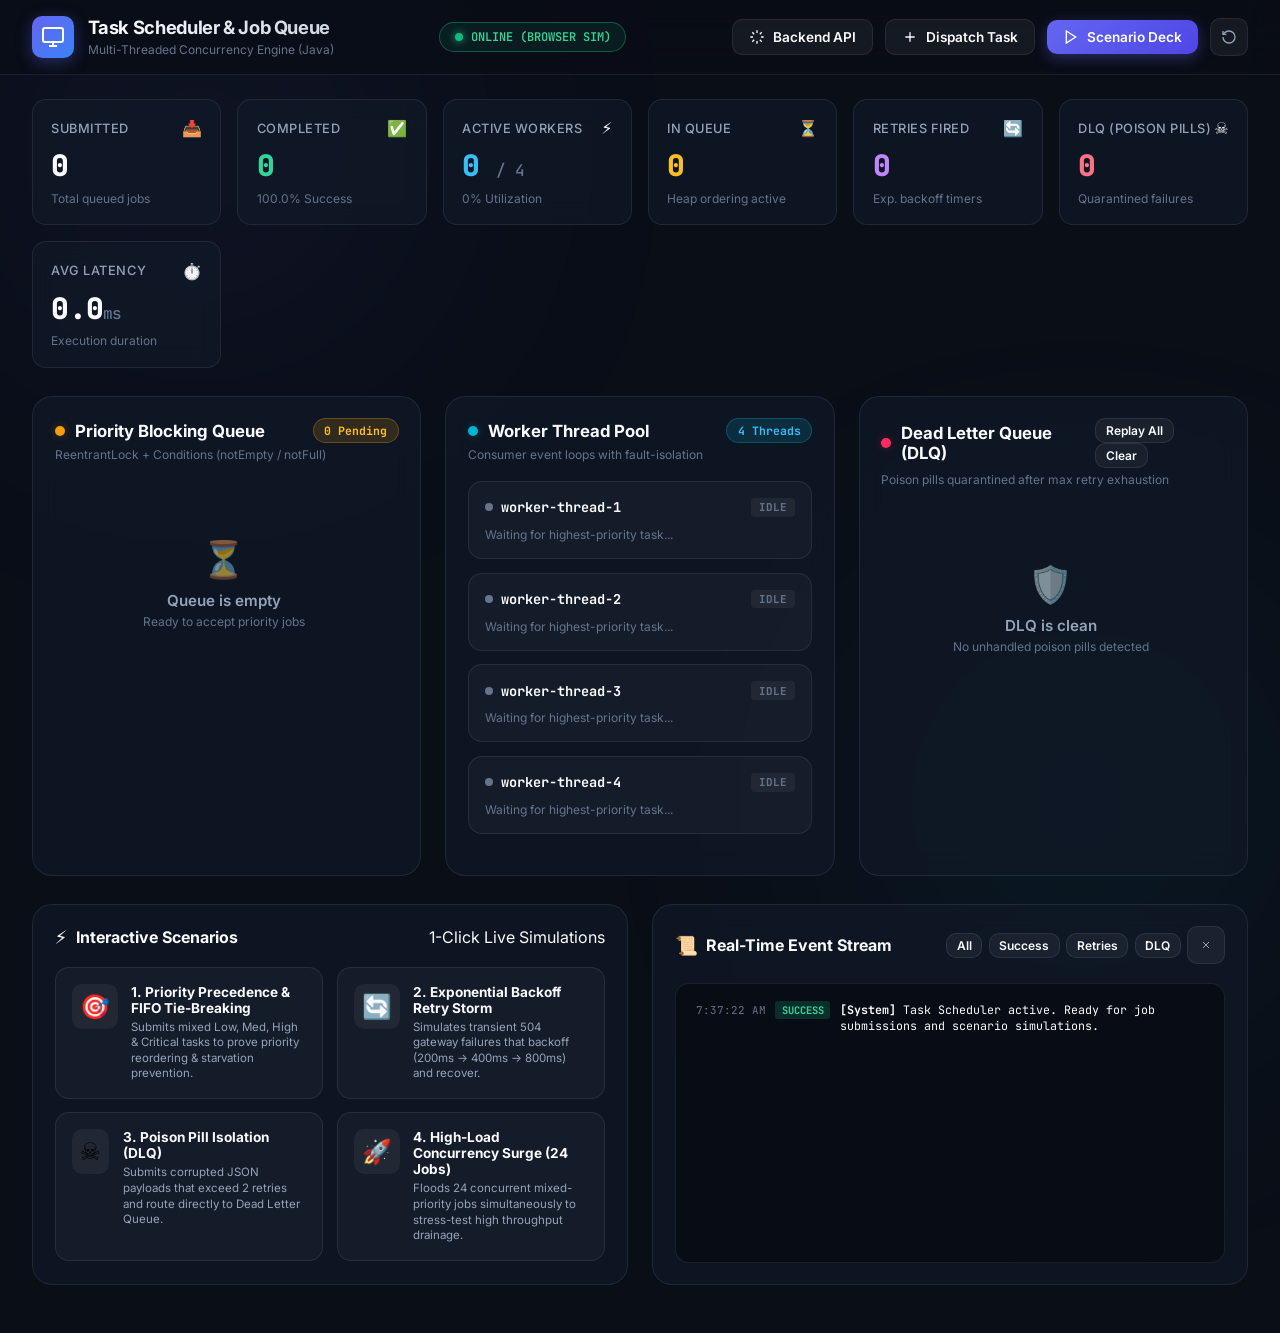
==== commit 7562e85a: "Configure 3-tier architecture: GitHub Pages -> Render -> Java 17 Backend" ====
--- a/src/main/resources/static/index.html
+++ b/src/main/resources/static/index.html
@@ -37,6 +37,10 @@
     </div>
 
     <div class="header-right">
+      <button class="btn btn-outline" id="btnOpenBackendModal" title="Configure Cloud Backend (Render)">
+        <svg width="16" height="16" fill="none" stroke="currentColor" stroke-width="2" viewBox="0 0 24 24"><path d="M12 2v4M12 18v4M4.93 4.93l2.83 2.83M16.24 16.24l2.83 2.83M2 12h4M18 12h4M4.93 19.07l2.83-2.83M16.24 7.76l2.83-2.83"/></svg>
+        Backend API
+      </button>
       <button class="btn btn-outline" id="btnOpenSubmitModal">
         <svg width="16" height="16" fill="none" stroke="currentColor" stroke-width="2" viewBox="0 0 24 24"><path d="M12 5v14M5 12h14"/></svg>
         Dispatch Task
@@ -357,6 +361,39 @@
     </div>
   </div>
 
+  <!-- CLOUD BACKEND SETTINGS MODAL -->
+  <div class="modal-backdrop" id="backendModal">
+    <div class="modal-card">
+      <div class="modal-header">
+        <div class="modal-title">
+          <span class="modal-icon">☁️</span>
+          <h3>Cloud Backend Connection (Render)</h3>
+        </div>
+        <button class="btn-close" id="btnCloseBackendModal">&times;</button>
+      </div>
+
+      <form id="backendForm" onsubmit="handleBackendSave(event)">
+        <div class="form-group">
+          <label for="renderUrlInput">Render Web Service URL</label>
+          <input type="url" id="renderUrlInput" placeholder="https://your-service.onrender.com" style="width:100%;">
+          <span class="subtext" style="display:block; margin-top:6px; color:var(--text-muted); font-size:0.8rem;">
+            Enter your deployed Render backend URL or leave empty to use Standalone Simulation.
+          </span>
+        </div>
+
+        <div style="background:rgba(255,255,255,0.03); border:1px solid var(--border); border-radius:8px; padding:12px; margin-bottom:16px;">
+          <div style="font-weight:600; font-size:0.85rem; margin-bottom:4px;">Architecture Path:</div>
+          <code style="font-size:0.8rem; color:#38bdf8;">GitHub Pages (Frontend) ➔ Render (Java 17 Backend Engine)</code>
+        </div>
+
+        <div class="modal-footer">
+          <button type="button" class="btn btn-outline" id="btnResetBackend">Reset to Auto</button>
+          <button type="submit" class="btn btn-primary">Save & Connect</button>
+        </div>
+      </form>
+    </div>
+  </div>
+
   <div class="toast-container" id="toastContainer"></div>
 
   <script src="app.js"></script>
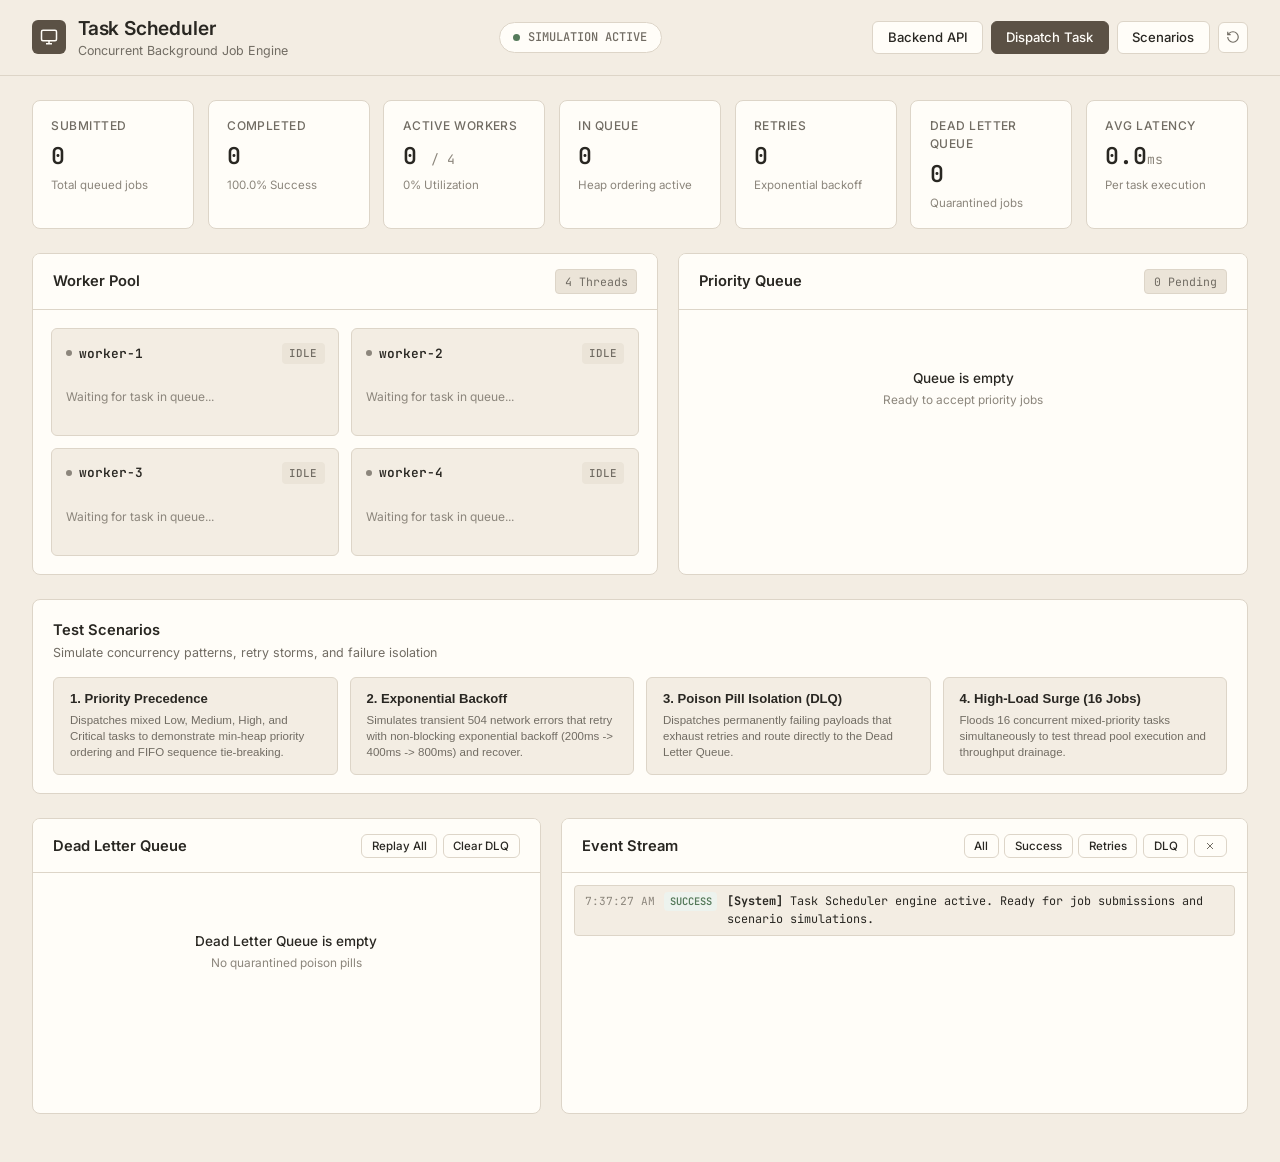
==== commit 87839382: "Redesign UI with restrained warm beige engineering theme and zero emojis" ====
--- a/src/main/resources/static/index.html
+++ b/src/main/resources/static/index.html
@@ -6,26 +6,24 @@
   <title>Task Scheduler & Concurrency Engine</title>
   <link rel="preconnect" href="https://fonts.googleapis.com">
   <link rel="preconnect" href="https://fonts.gstatic.com" crossorigin>
-  <link href="https://fonts.googleapis.com/css2?family=Inter:wght@300;400;500;600;700;800&family=JetBrains+Mono:wght@400;500;600;700&display=swap" rel="stylesheet">
+  <link href="https://fonts.googleapis.com/css2?family=Inter:wght@400;500;600;700&family=JetBrains+Mono:wght@400;500;600&display=swap" rel="stylesheet">
   <link rel="stylesheet" href="style.css">
 </head>
 <body>
-  <div class="ambient-glow glow-1"></div>
-  <div class="ambient-glow glow-2"></div>
 
   <!-- TOP HEADER -->
   <header class="app-header">
     <div class="header-left">
       <div class="logo-badge">
-        <svg width="24" height="24" viewBox="0 0 24 24" fill="none" stroke="currentColor" stroke-width="2">
+        <svg width="18" height="18" viewBox="0 0 24 24" fill="none" stroke="currentColor" stroke-width="2">
           <rect x="2" y="3" width="20" height="14" rx="2" ry="2"></rect>
           <line x1="8" y1="21" x2="16" y2="21"></line>
           <line x1="12" y1="17" x2="12" y2="21"></line>
         </svg>
       </div>
       <div class="logo-text">
-        <h1>Task Scheduler & Job Queue</h1>
-        <span class="subtext">Multi-Threaded Concurrency Engine (Java)</span>
+        <h1>Task Scheduler</h1>
+        <span class="subtext">Concurrent Background Job Engine</span>
       </div>
     </div>
 
@@ -38,19 +36,16 @@
 
     <div class="header-right">
       <button class="btn btn-outline" id="btnOpenBackendModal" title="Configure Cloud Backend (Render)">
-        <svg width="16" height="16" fill="none" stroke="currentColor" stroke-width="2" viewBox="0 0 24 24"><path d="M12 2v4M12 18v4M4.93 4.93l2.83 2.83M16.24 16.24l2.83 2.83M2 12h4M18 12h4M4.93 19.07l2.83-2.83M16.24 7.76l2.83-2.83"/></svg>
         Backend API
       </button>
-      <button class="btn btn-outline" id="btnOpenSubmitModal">
-        <svg width="16" height="16" fill="none" stroke="currentColor" stroke-width="2" viewBox="0 0 24 24"><path d="M12 5v14M5 12h14"/></svg>
+      <button class="btn btn-primary" id="btnOpenSubmitModal">
         Dispatch Task
       </button>
-      <button class="btn btn-primary" id="btnRunScenarios">
-        <svg width="16" height="16" fill="none" stroke="currentColor" stroke-width="2" viewBox="0 0 24 24"><polygon points="5 3 19 12 5 21 5 3"></polygon></svg>
-        Scenario Deck
+      <button class="btn btn-outline" id="btnRunScenarios">
+        Scenarios
       </button>
-      <button class="btn btn-icon" id="btnResetScheduler" title="Reset Scheduler & Metrics">
-        <svg width="16" height="16" fill="none" stroke="currentColor" stroke-width="2" viewBox="0 0 24 24"><path d="M3 12a9 9 0 1 0 9-9 9.75 9.75 0 0 0-6.74 2.74L3 8"></path><path d="M3 3v5h5"></path></svg>
+      <button class="btn btn-icon" id="btnResetScheduler" title="Reset Scheduler State">
+        <svg width="14" height="14" fill="none" stroke="currentColor" stroke-width="2" viewBox="0 0 24 24"><path d="M3 12a9 9 0 1 0 9-9 9.75 9.75 0 0 0-6.74 2.74L3 8"></path><path d="M3 3v5h5"></path></svg>
       </button>
     </div>
   </header>
@@ -63,191 +58,151 @@
       <div class="metric-card">
         <div class="metric-header">
           <span class="metric-title">Submitted</span>
-          <span class="metric-icon">📥</span>
         </div>
         <div class="metric-value" id="kpiSubmitted">0</div>
         <div class="metric-footer">Total queued jobs</div>
       </div>
 
-      <div class="metric-card card-success">
+      <div class="metric-card">
         <div class="metric-header">
           <span class="metric-title">Completed</span>
-          <span class="metric-icon">✅</span>
         </div>
         <div class="metric-value" id="kpiCompleted">0</div>
         <div class="metric-footer" id="kpiSuccessRate">100.0% Success</div>
       </div>
 
-      <div class="metric-card card-active">
+      <div class="metric-card">
         <div class="metric-header">
           <span class="metric-title">Active Workers</span>
-          <span class="metric-icon">⚡</span>
         </div>
         <div class="metric-value" id="kpiActiveWorkers">0 <span class="metric-sub">/ 4</span></div>
         <div class="metric-footer" id="kpiPoolUtilization">0% Utilization</div>
       </div>
 
-      <div class="metric-card card-queue">
+      <div class="metric-card">
         <div class="metric-header">
           <span class="metric-title">In Queue</span>
-          <span class="metric-icon">⏳</span>
         </div>
         <div class="metric-value" id="kpiQueueDepth">0</div>
         <div class="metric-footer">Heap ordering active</div>
       </div>
 
-      <div class="metric-card card-retry">
-        <div class="metric-header">
-          <span class="metric-title">Retries Fired</span>
-          <span class="metric-icon">🔄</span>
+      <div class="metric-card">
+        <div class="metric-header">
+          <span class="metric-title">Retries</span>
         </div>
         <div class="metric-value" id="kpiRetries">0</div>
-        <div class="metric-footer">Exp. backoff timers</div>
-      </div>
-
-      <div class="metric-card card-dlq">
-        <div class="metric-header">
-          <span class="metric-title">DLQ (Poison Pills)</span>
-          <span class="metric-icon">☠️</span>
+        <div class="metric-footer">Exponential backoff</div>
+      </div>
+
+      <div class="metric-card">
+        <div class="metric-header">
+          <span class="metric-title">Dead Letter Queue</span>
         </div>
         <div class="metric-value" id="kpiDlq">0</div>
-        <div class="metric-footer">Quarantined failures</div>
+        <div class="metric-footer">Quarantined jobs</div>
       </div>
 
       <div class="metric-card">
         <div class="metric-header">
           <span class="metric-title">Avg Latency</span>
-          <span class="metric-icon">⏱️</span>
         </div>
         <div class="metric-value" id="kpiAvgExec">0.0<span class="metric-sub">ms</span></div>
-        <div class="metric-footer">Execution duration</div>
+        <div class="metric-footer">Per task execution</div>
       </div>
     </section>
 
-    <!-- LIVE PIPELINE VISUALIZATION (3 COLUMNS) -->
-    <section class="pipeline-grid">
-      
-      <!-- COLUMN 1: PRIORITY BLOCKING QUEUE -->
-      <div class="pipeline-column">
-        <div class="column-header">
-          <div class="column-title-group">
-            <span class="col-indicator col-queue-ind"></span>
-            <h2>Priority Blocking Queue</h2>
-          </div>
-          <span class="badge badge-queue" id="queueBadge">0 Pending</span>
-        </div>
-        <div class="column-desc">
-          <span>ReentrantLock + Conditions (notEmpty / notFull)</span>
-        </div>
-
-        <div class="pipeline-card-list" id="queueList">
-          <div class="empty-state">
-            <div class="empty-icon">⏳</div>
-            <p>Queue is empty</p>
-            <span>Ready to accept priority jobs</span>
-          </div>
-        </div>
-      </div>
-
-      <!-- COLUMN 2: WORKER THREAD POOL -->
-      <div class="pipeline-column">
-        <div class="column-header">
-          <div class="column-title-group">
-            <span class="col-indicator col-worker-ind"></span>
-            <h2>Worker Thread Pool</h2>
-          </div>
-          <span class="badge badge-worker" id="workersBadge">4 Threads</span>
-        </div>
-        <div class="column-desc">
-          <span>Consumer event loops with fault-isolation</span>
-        </div>
-
-        <div class="worker-grid" id="workerGrid">
-          <!-- Worker cards rendered dynamically -->
-        </div>
-      </div>
-
-      <!-- COLUMN 3: DEAD LETTER QUEUE (DLQ) -->
-      <div class="pipeline-column">
-        <div class="column-header">
-          <div class="column-title-group">
-            <span class="col-indicator col-dlq-ind"></span>
-            <h2>Dead Letter Queue (DLQ)</h2>
-          </div>
-          <div class="dlq-actions">
-            <button class="btn btn-xs btn-outline" id="btnReplayDlq" title="Replay all DLQ jobs back into Priority Queue">Replay All</button>
-            <button class="btn btn-xs btn-outline" id="btnClearDlq" title="Clear DLQ">Clear</button>
-          </div>
-        </div>
-        <div class="column-desc">
-          <span>Poison pills quarantined after max retry exhaustion</span>
-        </div>
-
-        <div class="pipeline-card-list" id="dlqList">
-          <div class="empty-state">
-            <div class="empty-icon">🛡️</div>
-            <p>DLQ is clean</p>
-            <span>No unhandled poison pills detected</span>
-          </div>
-        </div>
-      </div>
-
-    </section>
-
-    <!-- BOTTOM DECK: SCENARIO LAUNCHER & LIVE EVENT LOG -->
-    <section class="bottom-deck">
-      
-      <!-- SCENARIO LAUNCHER CARDS -->
-      <div class="deck-panel scenario-panel">
+    <!-- CORE PANELS (WORKERS + QUEUE) -->
+    <section class="core-grid">
+
+      <!-- WORKER THREADS PANEL -->
+      <div class="panel">
         <div class="panel-header">
           <div class="panel-title">
-            <span class="panel-icon">⚡</span>
-            <h3>Interactive Scenarios</h3>
-          </div>
-          <span class="subtext">1-Click Live Simulations</span>
-        </div>
-
-        <div class="scenario-buttons-grid">
-          <button class="scenario-card" onclick="runScenario('1')">
-            <div class="scen-icon scen-1">🎯</div>
-            <div class="scen-info">
-              <h4>1. Priority Precedence & FIFO Tie-Breaking</h4>
-              <p>Submits mixed Low, Med, High & Critical tasks to prove priority reordering & starvation prevention.</p>
-            </div>
-          </button>
-
-          <button class="scenario-card" onclick="runScenario('2')">
-            <div class="scen-icon scen-2">🔄</div>
-            <div class="scen-info">
-              <h4>2. Exponential Backoff Retry Storm</h4>
-              <p>Simulates transient 504 gateway failures that backoff (200ms -> 400ms -> 800ms) and recover.</p>
-            </div>
-          </button>
-
-          <button class="scenario-card" onclick="runScenario('3')">
-            <div class="scen-icon scen-3">☠️</div>
-            <div class="scen-info">
-              <h4>3. Poison Pill Isolation (DLQ)</h4>
-              <p>Submits corrupted JSON payloads that exceed 2 retries and route directly to Dead Letter Queue.</p>
-            </div>
-          </button>
-
-          <button class="scenario-card" onclick="runScenario('4')">
-            <div class="scen-icon scen-4">🚀</div>
-            <div class="scen-info">
-              <h4>4. High-Load Concurrency Surge (24 Jobs)</h4>
-              <p>Floods 24 concurrent mixed-priority jobs simultaneously to stress-test high throughput drainage.</p>
-            </div>
-          </button>
-        </div>
-      </div>
-
-      <!-- REAL-TIME EVENT STREAM LOG -->
-      <div class="deck-panel logs-panel">
+            <h3>Worker Pool</h3>
+          </div>
+          <span class="panel-badge" id="workersBadge">4 Threads</span>
+        </div>
+        <div class="panel-body">
+          <div class="worker-grid" id="workerGrid">
+            <!-- Rendered dynamically -->
+          </div>
+        </div>
+      </div>
+
+      <!-- PRIORITY QUEUE PANEL -->
+      <div class="panel">
         <div class="panel-header">
           <div class="panel-title">
-            <span class="panel-icon">📜</span>
-            <h3>Real-Time Event Stream</h3>
+            <h3>Priority Queue</h3>
+          </div>
+          <span class="panel-badge" id="queueBadge">0 Pending</span>
+        </div>
+        <div class="panel-body">
+          <div class="queue-list" id="queueList">
+            <!-- Rendered dynamically -->
+          </div>
+        </div>
+      </div>
+
+    </section>
+
+    <!-- INTERACTIVE SCENARIOS -->
+    <section class="scenario-panel">
+      <div class="scenario-header">
+        <h3>Test Scenarios</h3>
+        <span class="subtext">Simulate concurrency patterns, retry storms, and failure isolation</span>
+      </div>
+
+      <div class="scenario-buttons-grid">
+        <button class="scenario-card" onclick="runScenario(1)">
+          <h4>1. Priority Precedence</h4>
+          <p>Dispatches mixed Low, Medium, High, and Critical tasks to demonstrate min-heap priority ordering and FIFO sequence tie-breaking.</p>
+        </button>
+
+        <button class="scenario-card" onclick="runScenario(2)">
+          <h4>2. Exponential Backoff</h4>
+          <p>Simulates transient 504 network errors that retry with non-blocking exponential backoff (200ms -> 400ms -> 800ms) and recover.</p>
+        </button>
+
+        <button class="scenario-card" onclick="runScenario(3)">
+          <h4>3. Poison Pill Isolation (DLQ)</h4>
+          <p>Dispatches permanently failing payloads that exhaust retries and route directly to the Dead Letter Queue.</p>
+        </button>
+
+        <button class="scenario-card" onclick="runScenario(4)">
+          <h4>4. High-Load Surge (16 Jobs)</h4>
+          <p>Floods 16 concurrent mixed-priority tasks simultaneously to test thread pool execution and throughput drainage.</p>
+        </button>
+      </div>
+    </section>
+
+    <!-- LOWER DECK: DLQ & EVENT LOGS -->
+    <section class="deck-grid">
+
+      <!-- DEAD LETTER QUEUE (DLQ) -->
+      <div class="panel">
+        <div class="panel-header">
+          <div class="panel-title">
+            <h3>Dead Letter Queue</h3>
+          </div>
+          <div class="log-controls">
+            <button class="btn btn-xs btn-outline" id="btnReplayDlq" title="Re-enqueue all quarantined tasks">Replay All</button>
+            <button class="btn btn-xs btn-outline" id="btnClearDlq" title="Clear Dead Letter Queue">Clear DLQ</button>
+          </div>
+        </div>
+        <div class="panel-body">
+          <div class="dlq-list" id="dlqList">
+            <!-- Rendered dynamically -->
+          </div>
+        </div>
+      </div>
+
+      <!-- REAL-TIME EVENT STREAM LOG -->
+      <div class="panel">
+        <div class="panel-header">
+          <div class="panel-title">
+            <h3>Event Stream</h3>
           </div>
           <div class="log-controls">
             <button class="btn btn-xs btn-outline" id="btnFilterAll" onclick="filterLogs('ALL')">All</button>
@@ -259,9 +214,10 @@
             </button>
           </div>
         </div>
-
-        <div class="logs-container" id="logsContainer">
-          <!-- Live log items rendered dynamically -->
+        <div class="panel-body" style="padding:0.75rem;">
+          <div class="logs-container" id="logsContainer">
+            <!-- Live log items rendered dynamically -->
+          </div>
         </div>
       </div>
 
@@ -274,7 +230,6 @@
     <div class="modal-card">
       <div class="modal-header">
         <div class="modal-title">
-          <span class="modal-icon">🚀</span>
           <h3>Dispatch Custom Task</h3>
         </div>
         <button class="btn-close" id="btnCloseModal">&times;</button>
@@ -290,10 +245,10 @@
           <div class="form-group">
             <label for="taskPriority">Priority Tier</label>
             <select id="taskPriority">
-              <option value="CRITICAL">🔥 CRITICAL (Highest)</option>
-              <option value="HIGH">⚡ HIGH</option>
-              <option value="MEDIUM" selected>🔹 MEDIUM</option>
-              <option value="LOW">🌱 LOW (Lowest)</option>
+              <option value="CRITICAL">Critical (Highest)</option>
+              <option value="HIGH">High</option>
+              <option value="MEDIUM" selected>Medium</option>
+              <option value="LOW">Low (Lowest)</option>
             </select>
           </div>
 
@@ -310,33 +265,33 @@
               <input type="radio" name="failMode" value="none" checked onchange="toggleRetryOptions()">
               <div class="radio-content">
                 <span class="radio-title">Always Succeed</span>
-                <span class="radio-desc">Normal healthy execution</span>
+                <span class="radio-desc">Normal execution</span>
               </div>
             </label>
 
             <label class="radio-card">
               <input type="radio" name="failMode" value="transient" onchange="toggleRetryOptions()">
               <div class="radio-content">
-                <span class="radio-title">Transient 504 Timeout</span>
+                <span class="radio-title">Transient 504</span>
                 <span class="radio-desc">Fails 2 times then succeeds</span>
               </div>
             </label>
 
             <label class="radio-card">
-              <input type="radio" name="failMode" value="permanent" onchange="toggleRetryOptions()">
+              <input type="radio" name="failMode" value="always" onchange="toggleRetryOptions()">
               <div class="radio-content">
                 <span class="radio-title">Poison Pill</span>
-                <span class="radio-desc">Permanently fails -> DLQ</span>
+                <span class="radio-desc">Always fails -> DLQ</span>
               </div>
             </label>
           </div>
         </div>
 
-        <div class="form-row" id="retryConfigRow">
-          <div class="form-group">
-            <label for="retryType">Retry Policy</label>
+        <div class="form-row" id="retryConfigRow" style="transition: opacity 0.2s;">
+          <div class="form-group">
+            <label for="retryType">Retry Strategy</label>
             <select id="retryType">
-              <option value="exponential" selected>Exponential Backoff</option>
+              <option value="exponential">Exponential Backoff</option>
               <option value="fixed">Fixed Delay</option>
               <option value="none">No Retry</option>
             </select>
@@ -355,7 +310,7 @@
 
         <div class="modal-footer">
           <button type="button" class="btn btn-outline" id="btnCancelModal">Cancel</button>
-          <button type="submit" class="btn btn-primary">Dispatch Task to Queue</button>
+          <button type="submit" class="btn btn-primary">Submit to Queue</button>
         </div>
       </form>
     </div>
@@ -366,7 +321,6 @@
     <div class="modal-card">
       <div class="modal-header">
         <div class="modal-title">
-          <span class="modal-icon">☁️</span>
           <h3>Cloud Backend Connection (Render)</h3>
         </div>
         <button class="btn-close" id="btnCloseBackendModal">&times;</button>
@@ -381,9 +335,9 @@
           </span>
         </div>
 
-        <div style="background:rgba(255,255,255,0.03); border:1px solid var(--border); border-radius:8px; padding:12px; margin-bottom:16px;">
-          <div style="font-weight:600; font-size:0.85rem; margin-bottom:4px;">Architecture Path:</div>
-          <code style="font-size:0.8rem; color:#38bdf8;">GitHub Pages (Frontend) ➔ Render (Java 17 Backend Engine)</code>
+        <div style="background:var(--bg-subtle); border:1px solid var(--border); border-radius:6px; padding:10px; margin-bottom:12px;">
+          <div style="font-weight:600; font-size:0.82rem; margin-bottom:2px; color:var(--text-primary);">Architecture:</div>
+          <code style="font-size:0.78rem; color:var(--color-primary);">GitHub Pages (Frontend) -> Render (Java 17 Backend Engine)</code>
         </div>
 
         <div class="modal-footer">
--- a/src/main/resources/static/style.css
+++ b/src/main/resources/static/style.css
@@ -1,34 +1,44 @@
 :root {
-  --bg-base: #0a0e17;
-  --bg-card: #111827;
-  --bg-card-hover: #162032;
-  --bg-card-glass: rgba(17, 24, 39, 0.75);
-  --border-subtle: rgba(255, 255, 255, 0.08);
-  --border-hover: rgba(255, 255, 255, 0.16);
-
-  --text-primary: #f9fafb;
-  --text-secondary: #94a3b8;
-  --text-muted: #64748b;
-
-  --color-critical: #ff2a5f;
-  --color-critical-glow: rgba(255, 42, 95, 0.25);
-  --color-high: #f59e0b;
-  --color-high-glow: rgba(245, 158, 11, 0.25);
-  --color-medium: #00b4d8;
-  --color-medium-glow: rgba(0, 180, 216, 0.25);
-  --color-low: #10b981;
-  --color-low-glow: rgba(16, 185, 129, 0.25);
-
-  --color-accent: #6366f1;
-  --color-accent-glow: rgba(99, 102, 241, 0.35);
-
-  --radius-sm: 6px;
-  --radius-md: 10px;
-  --radius-lg: 14px;
-  --radius-xl: 20px;
-
-  --font-main: 'Inter', system-ui, -apple-system, sans-serif;
-  --font-mono: 'JetBrains Mono', monospace;
+  /* Warm Beige Engineering Palette */
+  --bg-page: #F3EDE3;
+  --bg-card: #FFFDF8;
+  --bg-card-hover: #F9F5EE;
+  --bg-subtle: #EBE4D8;
+  --bg-input: #FFFFFF;
+
+  --border: #DDD5C8;
+  --border-strong: #C4BAAA;
+
+  --text-primary: #292722;
+  --text-secondary: #716C63;
+  --text-muted: #8C867C;
+
+  --color-primary: #5B5145;
+  --color-primary-hover: #473E34;
+
+  /* Semantic Status Colors (Restrained) */
+  --color-success: #557A5A;
+  --color-success-bg: #EDF3EE;
+  --color-success-border: #C2D6C5;
+
+  --color-warning: #A07845;
+  --color-warning-bg: #FAF4EB;
+  --color-warning-border: #E8D6BD;
+
+  --color-error: #A6534A;
+  --color-error-bg: #F8EDED;
+  --color-error-border: #E4C1BE;
+
+  --color-info: #546E7A;
+  --color-info-bg: #EFF4F6;
+  --color-info-border: #C8D8DF;
+
+  --radius-sm: 4px;
+  --radius-md: 6px;
+  --radius-lg: 8px;
+
+  --font-sans: 'Inter', -apple-system, BlinkMacSystemFont, 'Segoe UI', Roboto, Helvetica, Arial, sans-serif;
+  --font-mono: 'JetBrains Mono', 'SF Mono', Consolas, 'Liberation Mono', Menlo, monospace;
 }
 
 * {
@@ -38,35 +48,13 @@
 }
 
 body {
-  background-color: var(--bg-base);
-  color: var(--text-primary);
-  font-family: var(--font-main);
+  background-color: var(--bg-page);
+  color: var(--text-primary);
+  font-family: var(--font-sans);
+  font-size: 14px;
+  line-height: 1.5;
   min-height: 100vh;
-  position: relative;
-  overflow-x: hidden;
   -webkit-font-smoothing: antialiased;
-}
-
-/* AMBIENT GLOW EFFECTS */
-.ambient-glow {
-  position: fixed;
-  width: 600px;
-  height: 600px;
-  border-radius: 50%;
-  pointer-events: none;
-  z-index: 0;
-  filter: blur(140px);
-  opacity: 0.15;
-}
-.glow-1 {
-  top: -150px;
-  left: -100px;
-  background: radial-gradient(circle, var(--color-accent), transparent 70%);
-}
-.glow-2 {
-  bottom: -200px;
-  right: -100px;
-  background: radial-gradient(circle, var(--color-medium), transparent 70%);
 }
 
 /* HEADER */
@@ -77,757 +65,791 @@
   display: flex;
   justify-content: space-between;
   align-items: center;
-  padding: 1rem 2rem;
-  background: rgba(10, 14, 23, 0.85);
-  backdrop-filter: blur(16px);
-  border-bottom: 1px solid var(--border-subtle);
+  padding: 0.85rem 2rem;
+  background-color: var(--bg-page);
+  border-bottom: 1px solid var(--border);
 }
 
 .header-left {
   display: flex;
   align-items: center;
-  gap: 0.85rem;
+  gap: 0.75rem;
 }
 
 .logo-badge {
-  width: 42px;
-  height: 42px;
+  width: 34px;
+  height: 34px;
   border-radius: var(--radius-md);
-  background: linear-gradient(135deg, #6366f1, #3b82f6);
+  background-color: var(--color-primary);
   display: flex;
   align-items: center;
   justify-content: center;
-  color: white;
-  box-shadow: 0 4px 16px var(--color-accent-glow);
+  color: #FFFDF8;
 }
 
 .logo-text h1 {
-  font-size: 1.15rem;
-  font-weight: 700;
-  letter-spacing: -0.02em;
-  background: linear-gradient(135deg, #ffffff, #cbd5e1);
-  -webkit-background-clip: text;
-  -webkit-text-fill-color: transparent;
+  font-size: 1.2rem;
+  font-weight: 600;
+  color: var(--text-primary);
+  letter-spacing: -0.01em;
 }
 
 .logo-text .subtext {
+  font-size: 0.78rem;
+  color: var(--text-secondary);
+  display: block;
+}
+
+.header-center {
+  display: flex;
+  align-items: center;
+}
+
+.connection-pill {
+  display: inline-flex;
+  align-items: center;
+  gap: 0.5rem;
+  padding: 0.35rem 0.85rem;
+  border-radius: 999px;
+  background-color: var(--bg-card);
+  border: 1px solid var(--border);
   font-size: 0.75rem;
-  color: var(--text-muted);
-}
-
-.connection-pill {
+  font-weight: 500;
+  color: var(--text-secondary);
+  font-family: var(--font-mono);
+}
+
+.pulse-dot {
+  width: 7px;
+  height: 7px;
+  border-radius: 50%;
+  background-color: var(--color-success);
+}
+
+.header-right {
   display: flex;
   align-items: center;
   gap: 0.5rem;
-  padding: 0.4rem 0.9rem;
-  background: rgba(16, 185, 129, 0.1);
-  border: 1px solid rgba(16, 185, 129, 0.3);
-  border-radius: 9999px;
-  font-size: 0.75rem;
-  font-weight: 600;
-  font-family: var(--font-mono);
-  color: #34d399;
-}
-
-.pulse-dot {
-  width: 8px;
-  height: 8px;
-  background-color: #10b981;
-  border-radius: 50%;
-  box-shadow: 0 0 8px #10b981;
-  animation: pulse-ring 1.8s infinite;
-}
-
-@keyframes pulse-ring {
-  0% { transform: scale(0.95); box-shadow: 0 0 0 0 rgba(16, 185, 129, 0.7); }
-  70% { transform: scale(1.1); box-shadow: 0 0 0 6px rgba(16, 185, 129, 0); }
-  100% { transform: scale(0.95); box-shadow: 0 0 0 0 rgba(16, 185, 129, 0); }
-}
-
-.header-right {
-  display: flex;
-  align-items: center;
-  gap: 0.75rem;
 }
 
 /* BUTTONS */
 .btn {
   display: inline-flex;
   align-items: center;
-  gap: 0.5rem;
-  padding: 0.55rem 1rem;
-  font-size: 0.85rem;
-  font-weight: 600;
+  justify-content: center;
+  gap: 0.4rem;
+  padding: 0.45rem 0.9rem;
   border-radius: var(--radius-md);
-  border: none;
+  font-size: 0.82rem;
+  font-weight: 500;
   cursor: pointer;
-  transition: all 0.2s ease;
-  font-family: var(--font-main);
+  border: 1px solid transparent;
+  transition: background-color 0.15s ease, border-color 0.15s ease;
+  font-family: var(--font-sans);
 }
 
 .btn-primary {
-  background: linear-gradient(135deg, #6366f1, #4f46e5);
-  color: white;
-  box-shadow: 0 4px 14px var(--color-accent-glow);
-}
+  background-color: var(--color-primary);
+  color: #FFFDF8;
+  border-color: var(--color-primary);
+}
+
 .btn-primary:hover {
-  transform: translateY(-1px);
-  box-shadow: 0 6px 20px var(--color-accent-glow);
-  background: linear-gradient(135deg, #4f46e5, #4338ca);
+  background-color: var(--color-primary-hover);
+  border-color: var(--color-primary-hover);
 }
 
 .btn-outline {
-  background: rgba(255, 255, 255, 0.05);
-  border: 1px solid var(--border-subtle);
-  color: var(--text-primary);
-}
+  background-color: var(--bg-card);
+  color: var(--text-primary);
+  border-color: var(--border);
+}
+
 .btn-outline:hover {
-  background: rgba(255, 255, 255, 0.1);
-  border-color: var(--border-hover);
+  background-color: var(--bg-subtle);
+  border-color: var(--border-strong);
+}
+
+.btn-danger {
+  background-color: var(--color-error-bg);
+  color: var(--color-error);
+  border-color: var(--color-error-border);
+}
+
+.btn-danger:hover {
+  background-color: var(--color-error);
+  color: #FFFDF8;
 }
 
 .btn-icon {
-  width: 38px;
-  height: 38px;
-  padding: 0;
-  display: flex;
-  align-items: center;
-  justify-content: center;
-  background: rgba(255, 255, 255, 0.05);
-  border: 1px solid var(--border-subtle);
-  color: var(--text-secondary);
-  border-radius: var(--radius-md);
-  cursor: pointer;
-  transition: all 0.2s ease;
-}
+  padding: 0.45rem;
+  background-color: var(--bg-card);
+  border: 1px solid var(--border);
+  color: var(--text-secondary);
+}
+
 .btn-icon:hover {
-  color: var(--text-primary);
-  background: rgba(255, 255, 255, 0.1);
+  background-color: var(--bg-subtle);
+  color: var(--text-primary);
 }
 
 .btn-xs {
   padding: 0.25rem 0.6rem;
-  font-size: 0.75rem;
+  font-size: 0.72rem;
 }
 
 /* MAIN LAYOUT */
 .dashboard-container {
-  max-width: 1600px;
+  max-width: 1400px;
   margin: 0 auto;
-  padding: 1.5rem 2rem 3rem;
-  position: relative;
-  z-index: 1;
-}
-
-/* METRICS RIBBON */
+  padding: 1.5rem 2rem 3rem 2rem;
+  display: flex;
+  flex-direction: column;
+  gap: 1.5rem;
+}
+
+/* METRICS GRID */
 .metrics-grid {
   display: grid;
-  grid-template-columns: repeat(auto-fit, minmax(180px, 1fr));
-  gap: 1rem;
-  margin-bottom: 1.75rem;
+  grid-template-columns: repeat(auto-fit, minmax(160px, 1fr));
+  gap: 0.85rem;
 }
 
 .metric-card {
-  background: var(--bg-card-glass);
-  backdrop-filter: blur(12px);
-  border: 1px solid var(--border-subtle);
+  background-color: var(--bg-card);
+  border: 1px solid var(--border);
   border-radius: var(--radius-lg);
-  padding: 1.15rem;
-  transition: transform 0.2s ease, border-color 0.2s ease;
-}
-.metric-card:hover {
-  transform: translateY(-2px);
-  border-color: var(--border-hover);
+  padding: 1rem 1.15rem;
+  display: flex;
+  flex-direction: column;
+  gap: 0.25rem;
 }
 
 .metric-header {
   display: flex;
   justify-content: space-between;
   align-items: center;
-  margin-bottom: 0.5rem;
-}
+}
+
 .metric-title {
-  font-size: 0.8rem;
+  font-size: 0.75rem;
   font-weight: 500;
   color: var(--text-secondary);
   text-transform: uppercase;
   letter-spacing: 0.04em;
 }
-.metric-icon {
-  font-size: 1rem;
-}
+
 .metric-value {
-  font-size: 1.85rem;
-  font-weight: 800;
+  font-size: 1.45rem;
+  font-weight: 600;
+  color: var(--text-primary);
   font-family: var(--font-mono);
-  letter-spacing: -0.03em;
-  color: var(--text-primary);
-}
+  line-height: 1.2;
+  margin: 0.2rem 0;
+}
+
 .metric-sub {
-  font-size: 1rem;
-  font-weight: 500;
+  font-size: 0.82rem;
+  font-weight: 400;
   color: var(--text-muted);
 }
+
 .metric-footer {
-  font-size: 0.75rem;
+  font-size: 0.72rem;
   color: var(--text-muted);
-  margin-top: 0.35rem;
-}
-
-.card-success .metric-value { color: #34d399; }
-.card-active .metric-value { color: #38bdf8; }
-.card-queue .metric-value { color: #fbbf24; }
-.card-retry .metric-value { color: #c084fc; }
-.card-dlq .metric-value { color: #fb7185; }
-
-/* 3-COLUMN PIPELINE */
-.pipeline-grid {
+}
+
+/* CORE PANELS (2-COLUMN GRID) */
+.core-grid {
   display: grid;
-  grid-template-columns: 1fr 1fr 1fr;
-  gap: 1.5rem;
-  margin-bottom: 1.75rem;
-}
-
-@media (max-width: 1200px) {
-  .pipeline-grid {
+  grid-template-columns: 1.1fr 1fr;
+  gap: 1.25rem;
+}
+
+@media (max-width: 1024px) {
+  .core-grid {
     grid-template-columns: 1fr;
   }
 }
 
-.pipeline-column {
-  background: var(--bg-card-glass);
-  backdrop-filter: blur(12px);
-  border: 1px solid var(--border-subtle);
-  border-radius: var(--radius-xl);
-  padding: 1.35rem;
-  display: flex;
-  flex-direction: column;
-  min-height: 480px;
-}
-
-.column-header {
+.panel {
+  background-color: var(--bg-card);
+  border: 1px solid var(--border);
+  border-radius: var(--radius-lg);
+  display: flex;
+  flex-direction: column;
+  overflow: hidden;
+}
+
+.panel-header {
   display: flex;
   justify-content: space-between;
   align-items: center;
-  margin-bottom: 0.25rem;
-}
-.column-title-group {
-  display: flex;
-  align-items: center;
-  gap: 0.65rem;
-}
-.col-indicator {
-  width: 10px;
-  height: 10px;
+  padding: 0.9rem 1.25rem;
+  border-bottom: 1px solid var(--border);
+  background-color: var(--bg-card);
+}
+
+.panel-title {
+  display: flex;
+  align-items: center;
+  gap: 0.5rem;
+}
+
+.panel-title h3 {
+  font-size: 0.92rem;
+  font-weight: 600;
+  color: var(--text-primary);
+}
+
+.panel-badge {
+  padding: 0.2rem 0.55rem;
+  border-radius: var(--radius-sm);
+  background-color: var(--bg-subtle);
+  border: 1px solid var(--border);
+  font-size: 0.72rem;
+  color: var(--text-secondary);
+  font-family: var(--font-mono);
+}
+
+.panel-body {
+  padding: 1.15rem;
+  display: flex;
+  flex-direction: column;
+  gap: 0.75rem;
+  min-height: 240px;
+}
+
+/* WORKER CARDS */
+.worker-grid {
+  display: grid;
+  grid-template-columns: repeat(2, 1fr);
+  gap: 0.75rem;
+}
+
+@media (max-width: 640px) {
+  .worker-grid {
+    grid-template-columns: 1fr;
+  }
+}
+
+.worker-card {
+  background-color: var(--bg-page);
+  border: 1px solid var(--border);
+  border-radius: var(--radius-md);
+  padding: 0.85rem;
+  display: flex;
+  flex-direction: column;
+  gap: 0.6rem;
+}
+
+.worker-card.executing {
+  border-color: var(--color-primary);
+  background-color: var(--bg-card);
+}
+
+.worker-card-top {
+  display: flex;
+  justify-content: space-between;
+  align-items: center;
+}
+
+.worker-name-group {
+  display: flex;
+  align-items: center;
+  gap: 0.45rem;
+}
+
+.worker-dot {
+  width: 6px;
+  height: 6px;
   border-radius: 50%;
-}
-.col-queue-ind { background: var(--color-high); box-shadow: 0 0 8px var(--color-high-glow); }
-.col-worker-ind { background: var(--color-medium); box-shadow: 0 0 8px var(--color-medium-glow); }
-.col-dlq-ind { background: var(--color-critical); box-shadow: 0 0 8px var(--color-critical-glow); }
-
-.column-header h2 {
-  font-size: 1.05rem;
-  font-weight: 700;
-}
-.column-desc {
-  font-size: 0.75rem;
-  color: var(--text-muted);
-  margin-bottom: 1.15rem;
-}
-
-.badge {
-  padding: 0.25rem 0.65rem;
-  border-radius: 9999px;
-  font-size: 0.72rem;
-  font-weight: 700;
+  background-color: var(--text-muted);
+}
+
+.worker-card.executing .worker-dot {
+  background-color: var(--color-success);
+}
+
+.worker-name {
+  font-size: 0.8rem;
+  font-weight: 600;
   font-family: var(--font-mono);
-}
-.badge-queue { background: rgba(245, 158, 11, 0.15); color: #fbbf24; border: 1px solid rgba(245, 158, 11, 0.3); }
-.badge-worker { background: rgba(0, 180, 216, 0.15); color: #38bdf8; border: 1px solid rgba(0, 180, 216, 0.3); }
-.badge-critical { background: var(--color-critical-glow); color: var(--color-critical); border: 1px solid var(--color-critical); }
-.badge-high { background: var(--color-high-glow); color: var(--color-high); border: 1px solid var(--color-high); }
-.badge-medium { background: var(--color-medium-glow); color: var(--color-medium); border: 1px solid var(--color-medium); }
-.badge-low { background: var(--color-low-glow); color: var(--color-low); border: 1px solid var(--color-low); }
-
-.pipeline-card-list {
-  display: flex;
-  flex-direction: column;
-  gap: 0.75rem;
+  color: var(--text-primary);
+}
+
+.worker-state-tag {
+  font-size: 0.68rem;
+  font-weight: 500;
+  padding: 0.15rem 0.45rem;
+  border-radius: var(--radius-sm);
+  text-transform: uppercase;
+  font-family: var(--font-mono);
+}
+
+.state-idle {
+  background-color: var(--bg-subtle);
+  color: var(--text-secondary);
+}
+
+.state-executing {
+  background-color: var(--color-success-bg);
+  color: var(--color-success);
+  border: 1px solid var(--color-success-border);
+}
+
+.worker-task-info {
+  font-size: 0.78rem;
+  color: var(--text-secondary);
+  min-height: 48px;
+  display: flex;
+  flex-direction: column;
+  justify-content: center;
+}
+
+.worker-progress-bar {
+  width: 100%;
+  height: 4px;
+  background-color: var(--bg-subtle);
+  border-radius: 2px;
+  overflow: hidden;
+  margin-top: 6px;
+}
+
+.worker-progress-bar-fill {
+  height: 100%;
+  width: 100%;
+  background-color: var(--color-primary);
+  animation: progressAnim 1.5s infinite linear;
+}
+
+@keyframes progressAnim {
+  0% { transform: translateX(-100%); }
+  100% { transform: translateX(100%); }
+}
+
+/* QUEUE & TASK CARDS */
+.queue-list, .dlq-list {
+  display: flex;
+  flex-direction: column;
+  gap: 0.5rem;
+  max-height: 320px;
   overflow-y: auto;
-  max-height: 420px;
-  padding-right: 0.35rem;
-}
-
-.empty-state {
-  display: flex;
-  flex-direction: column;
-  align-items: center;
-  justify-content: center;
-  text-align: center;
-  padding: 3.5rem 1rem;
-  color: var(--text-muted);
-}
-.empty-icon {
-  font-size: 2.25rem;
-  margin-bottom: 0.65rem;
-  opacity: 0.6;
-}
-.empty-state p {
-  font-weight: 600;
-  font-size: 0.95rem;
-  color: var(--text-secondary);
-}
-.empty-state span {
-  font-size: 0.75rem;
-  margin-top: 0.25rem;
-}
-
-/* TASK CARD (QUEUE & DLQ) */
+}
+
 .task-card {
-  background: rgba(255, 255, 255, 0.03);
-  border: 1px solid var(--border-subtle);
+  background-color: var(--bg-page);
+  border: 1px solid var(--border);
   border-radius: var(--radius-md);
-  padding: 0.9rem 1rem;
-  transition: all 0.2s ease;
-  animation: slide-in 0.25s ease-out;
-}
-@keyframes slide-in {
-  from { opacity: 0; transform: translateY(-8px); }
-  to { opacity: 1; transform: translateY(0); }
-}
-.task-card:hover {
-  background: rgba(255, 255, 255, 0.06);
-  border-color: var(--border-hover);
+  padding: 0.75rem 0.9rem;
+  display: flex;
+  flex-direction: column;
+  gap: 0.35rem;
 }
 
 .task-card-header {
   display: flex;
   justify-content: space-between;
   align-items: center;
-  margin-bottom: 0.45rem;
-}
+}
+
 .task-card-title {
-  font-size: 0.85rem;
-  font-weight: 600;
+  font-size: 0.82rem;
+  font-weight: 500;
   color: var(--text-primary);
   white-space: nowrap;
   overflow: hidden;
   text-overflow: ellipsis;
-  max-width: 180px;
-}
+  max-width: 220px;
+}
+
+.task-card-footer {
+  display: flex;
+  justify-content: space-between;
+  align-items: center;
+  font-size: 0.72rem;
+  color: var(--text-secondary);
+}
+
 .task-seq {
-  font-size: 0.7rem;
   font-family: var(--font-mono);
   color: var(--text-muted);
 }
-.task-card-footer {
-  display: flex;
-  justify-content: space-between;
-  align-items: center;
+
+/* PRIORITY BADGES */
+.badge {
+  display: inline-block;
+  padding: 0.15rem 0.45rem;
+  border-radius: var(--radius-sm);
+  font-size: 0.68rem;
+  font-weight: 600;
+  text-transform: uppercase;
+  font-family: var(--font-mono);
+  border: 1px solid transparent;
+}
+
+.badge-critical {
+  background-color: var(--color-error-bg);
+  color: var(--color-error);
+  border-color: var(--color-error-border);
+}
+
+.badge-high {
+  background-color: var(--color-warning-bg);
+  color: var(--color-warning);
+  border-color: var(--color-warning-border);
+}
+
+.badge-medium {
+  background-color: var(--color-info-bg);
+  color: var(--color-info);
+  border-color: var(--color-info-border);
+}
+
+.badge-low {
+  background-color: var(--color-success-bg);
+  color: var(--color-success);
+  border-color: var(--color-success-border);
+}
+
+/* SCENARIOS SECTION */
+.scenario-panel {
+  background-color: var(--bg-card);
+  border: 1px solid var(--border);
+  border-radius: var(--radius-lg);
+  padding: 1.15rem 1.25rem;
+}
+
+.scenario-header {
+  margin-bottom: 0.9rem;
+}
+
+.scenario-header h3 {
+  font-size: 0.92rem;
+  font-weight: 600;
+  color: var(--text-primary);
+}
+
+.scenario-header .subtext {
+  font-size: 0.78rem;
+  color: var(--text-secondary);
+}
+
+.scenario-buttons-grid {
+  display: grid;
+  grid-template-columns: repeat(4, 1fr);
+  gap: 0.75rem;
+}
+
+@media (max-width: 1024px) {
+  .scenario-buttons-grid {
+    grid-template-columns: repeat(2, 1fr);
+  }
+}
+
+@media (max-width: 640px) {
+  .scenario-buttons-grid {
+    grid-template-columns: 1fr;
+  }
+}
+
+.scenario-card {
+  background-color: var(--bg-page);
+  border: 1px solid var(--border);
+  border-radius: var(--radius-md);
+  padding: 0.85rem 1rem;
+  text-align: left;
+  cursor: pointer;
+  transition: background-color 0.15s ease, border-color 0.15s ease;
+  display: flex;
+  flex-direction: column;
+  gap: 0.35rem;
+}
+
+.scenario-card:hover {
+  background-color: var(--bg-subtle);
+  border-color: var(--border-strong);
+}
+
+.scenario-card h4 {
+  font-size: 0.82rem;
+  font-weight: 600;
+  color: var(--text-primary);
+}
+
+.scenario-card p {
   font-size: 0.72rem;
-  color: var(--text-muted);
-}
-
-/* WORKER CARDS */
-.worker-grid {
+  color: var(--text-secondary);
+  line-height: 1.4;
+}
+
+/* LOWER DECK: DLQ & EVENT LOGS */
+.deck-grid {
   display: grid;
-  grid-template-columns: 1fr;
-  gap: 0.85rem;
-}
-
-.worker-card {
-  background: rgba(255, 255, 255, 0.03);
-  border: 1px solid var(--border-subtle);
-  border-radius: var(--radius-lg);
-  padding: 1rem;
-  transition: all 0.3s ease;
-  position: relative;
-  overflow: hidden;
-}
-
-.worker-card.executing {
-  border-color: rgba(0, 180, 216, 0.5);
-  background: rgba(0, 180, 216, 0.06);
-  box-shadow: 0 0 20px rgba(0, 180, 216, 0.15);
-}
-
-.worker-card-top {
-  display: flex;
-  justify-content: space-between;
-  align-items: center;
-  margin-bottom: 0.65rem;
-}
-.worker-name-group {
-  display: flex;
-  align-items: center;
-  gap: 0.5rem;
-}
-.worker-dot {
-  width: 8px;
-  height: 8px;
-  border-radius: 50%;
-  background: #64748b;
-}
-.worker-card.executing .worker-dot {
-  background: #00b4d8;
-  box-shadow: 0 0 10px #00b4d8;
-  animation: pulse-ring 1.5s infinite;
-}
-.worker-name {
-  font-size: 0.85rem;
-  font-weight: 700;
-  font-family: var(--font-mono);
-}
-
-.worker-state-tag {
-  font-size: 0.68rem;
-  font-weight: 700;
-  padding: 0.15rem 0.5rem;
-  border-radius: 4px;
-  font-family: var(--font-mono);
-}
-.state-idle { background: rgba(255, 255, 255, 0.05); color: var(--text-muted); }
-.state-executing { background: rgba(0, 180, 216, 0.2); color: #38bdf8; }
-
-.worker-task-info {
-  font-size: 0.8rem;
-  color: var(--text-secondary);
-}
-.worker-task-info strong {
-  color: var(--text-primary);
-}
-.worker-progress-bar {
-  height: 4px;
-  background: rgba(255, 255, 255, 0.06);
-  border-radius: 2px;
-  margin-top: 0.75rem;
-  overflow: hidden;
-  position: relative;
-}
-.worker-progress-bar-fill {
-  height: 100%;
-  background: linear-gradient(90deg, #00b4d8, #6366f1);
-  width: 100%;
-  animation: shimmer 1.2s infinite linear;
-}
-@keyframes shimmer {
-  0% { transform: translateX(-100%); }
-  100% { transform: translateX(100%); }
-}
-
-/* DLQ CARD */
+  grid-template-columns: 1fr 1.35fr;
+  gap: 1.25rem;
+}
+
+@media (max-width: 1024px) {
+  .deck-grid {
+    grid-template-columns: 1fr;
+  }
+}
+
 .dlq-card {
-  background: rgba(255, 42, 95, 0.05);
-  border: 1px solid rgba(255, 42, 95, 0.25);
-  border-radius: var(--radius-md);
-  padding: 0.9rem 1rem;
-}
+  background-color: var(--color-error-bg);
+  border: 1px solid var(--color-error-border);
+}
+
 .dlq-error-msg {
   font-size: 0.72rem;
-  color: #fb7185;
+  color: var(--color-error);
   font-family: var(--font-mono);
-  background: rgba(0,0,0,0.3);
-  padding: 0.35rem 0.5rem;
-  border-radius: 4px;
-  margin-top: 0.45rem;
+  background-color: rgba(255, 255, 255, 0.6);
+  padding: 0.3rem 0.5rem;
+  border-radius: var(--radius-sm);
+  margin-top: 0.2rem;
   word-break: break-all;
 }
 
-/* BOTTOM DECK */
-.bottom-deck {
-  display: grid;
-  grid-template-columns: 1fr 1fr;
-  gap: 1.5rem;
-}
-@media (max-width: 1000px) {
-  .bottom-deck {
-    grid-template-columns: 1fr;
-  }
-}
-
-.deck-panel {
-  background: var(--bg-card-glass);
-  backdrop-filter: blur(12px);
-  border: 1px solid var(--border-subtle);
-  border-radius: var(--radius-xl);
-  padding: 1.35rem;
-  display: flex;
-  flex-direction: column;
-}
-
-.panel-header {
+/* LOGS VIEWER */
+.log-controls {
+  display: flex;
+  align-items: center;
+  gap: 0.35rem;
+}
+
+.logs-container {
+  max-height: 280px;
+  overflow-y: auto;
+  display: flex;
+  flex-direction: column;
+  gap: 0.35rem;
+  font-family: var(--font-mono);
+  font-size: 0.74rem;
+}
+
+.log-entry {
+  padding: 0.4rem 0.6rem;
+  border-radius: var(--radius-sm);
+  background-color: var(--bg-page);
+  border: 1px solid var(--border);
+  display: flex;
+  gap: 0.6rem;
+  align-items: baseline;
+}
+
+.log-time {
+  color: var(--text-muted);
+  font-size: 0.7rem;
+  white-space: nowrap;
+}
+
+.log-tag {
+  font-size: 0.65rem;
+  padding: 0.1rem 0.35rem;
+  border-radius: var(--radius-sm);
+  font-weight: 600;
+  text-transform: uppercase;
+}
+
+.tag-STARTED { background-color: var(--color-info-bg); color: var(--color-info); }
+.tag-SUCCESS { background-color: var(--color-success-bg); color: var(--color-success); }
+.tag-RETRY { background-color: var(--color-warning-bg); color: var(--color-warning); }
+.tag-FAILURE { background-color: var(--color-error-bg); color: var(--color-error); }
+.tag-SUBMITTED { background-color: var(--bg-subtle); color: var(--text-secondary); }
+.tag-DLQ_REPLAY { background-color: var(--color-warning-bg); color: var(--color-warning); }
+.tag-SCENARIO { background-color: var(--bg-subtle); color: var(--text-primary); }
+.tag-RESET { background-color: var(--bg-subtle); color: var(--text-muted); }
+
+.log-msg {
+  color: var(--text-primary);
+  flex: 1;
+  word-break: break-word;
+}
+
+/* EMPTY STATES */
+.empty-state {
+  display: flex;
+  flex-direction: column;
+  align-items: center;
+  justify-content: center;
+  padding: 2.5rem 1rem;
+  text-align: center;
+  color: var(--text-secondary);
+}
+
+.empty-state p {
+  font-size: 0.85rem;
+  font-weight: 500;
+  color: var(--text-primary);
+  margin-bottom: 0.2rem;
+}
+
+.empty-state span {
+  font-size: 0.74rem;
+  color: var(--text-muted);
+}
+
+/* MODALS */
+.modal-backdrop {
+  position: fixed;
+  inset: 0;
+  background-color: rgba(41, 39, 34, 0.45);
+  display: none;
+  align-items: center;
+  justify-content: center;
+  z-index: 1000;
+  padding: 1rem;
+}
+
+.modal-backdrop.active {
+  display: flex;
+}
+
+.modal-card {
+  background-color: var(--bg-card);
+  border: 1px solid var(--border);
+  border-radius: var(--radius-lg);
+  width: 100%;
+  max-width: 520px;
+  overflow: hidden;
+  box-shadow: 0 4px 16px rgba(0, 0, 0, 0.08);
+}
+
+.modal-header {
   display: flex;
   justify-content: space-between;
   align-items: center;
-  margin-bottom: 1.15rem;
-}
-.panel-title {
-  display: flex;
-  align-items: center;
-  gap: 0.5rem;
-}
-.panel-icon {
-  font-size: 1.15rem;
-}
-.panel-header h3 {
-  font-size: 1rem;
-  font-weight: 700;
-}
-
-/* SCENARIO CARDS */
-.scenario-buttons-grid {
+  padding: 1rem 1.25rem;
+  border-bottom: 1px solid var(--border);
+}
+
+.modal-title h3 {
+  font-size: 0.95rem;
+  font-weight: 600;
+  color: var(--text-primary);
+}
+
+.btn-close {
+  background: none;
+  border: none;
+  font-size: 1.25rem;
+  line-height: 1;
+  color: var(--text-muted);
+  cursor: pointer;
+}
+
+.btn-close:hover {
+  color: var(--text-primary);
+}
+
+form {
+  padding: 1.25rem;
+  display: flex;
+  flex-direction: column;
+  gap: 1rem;
+}
+
+.form-group {
+  display: flex;
+  flex-direction: column;
+  gap: 0.35rem;
+}
+
+.form-group label {
+  font-size: 0.75rem;
+  font-weight: 500;
+  color: var(--text-secondary);
+  text-transform: uppercase;
+  letter-spacing: 0.02em;
+}
+
+.form-group input[type="text"],
+.form-group input[type="url"],
+.form-group input[type="number"],
+.form-group select {
+  padding: 0.5rem 0.75rem;
+  border-radius: var(--radius-md);
+  border: 1px solid var(--border);
+  background-color: var(--bg-input);
+  color: var(--text-primary);
+  font-size: 0.85rem;
+  font-family: var(--font-sans);
+  outline: none;
+}
+
+.form-group input:focus,
+.form-group select:focus {
+  border-color: var(--color-primary);
+}
+
+.form-row {
   display: grid;
   grid-template-columns: 1fr 1fr;
   gap: 0.85rem;
 }
-@media (max-width: 600px) {
-  .scenario-buttons-grid { grid-template-columns: 1fr; }
-}
-
-.scenario-card {
-  display: flex;
-  gap: 0.85rem;
-  align-items: flex-start;
-  background: rgba(255, 255, 255, 0.03);
-  border: 1px solid var(--border-subtle);
-  border-radius: var(--radius-lg);
-  padding: 1rem;
-  cursor: pointer;
-  text-align: left;
-  transition: all 0.2s ease;
-  font-family: var(--font-main);
-}
-.scenario-card:hover {
-  background: rgba(255, 255, 255, 0.06);
-  border-color: var(--color-accent);
-  transform: translateY(-2px);
-  box-shadow: 0 4px 16px rgba(0,0,0,0.3);
-}
-
-.scen-icon {
-  font-size: 1.5rem;
-  padding: 0.5rem;
-  border-radius: var(--radius-md);
-  background: rgba(255, 255, 255, 0.05);
-}
-.scen-info h4 {
-  font-size: 0.85rem;
-  font-weight: 700;
-  color: var(--text-primary);
-  margin-bottom: 0.25rem;
-}
-.scen-info p {
-  font-size: 0.72rem;
-  color: var(--text-secondary);
-  line-height: 1.35;
-}
-
-/* LOGS TERMINAL */
-.log-controls {
-  display: flex;
-  align-items: center;
-  gap: 0.4rem;
-}
-.logs-container {
-  background: rgba(0, 0, 0, 0.4);
-  border: 1px solid var(--border-subtle);
-  border-radius: var(--radius-lg);
-  padding: 0.85rem;
-  font-family: var(--font-mono);
-  font-size: 0.73rem;
-  height: 280px;
-  overflow-y: auto;
-  display: flex;
-  flex-direction: column;
-  gap: 0.45rem;
-}
-
-.log-entry {
-  display: flex;
-  align-items: baseline;
-  gap: 0.6rem;
-  padding: 0.25rem 0.4rem;
-  border-radius: 4px;
-  line-height: 1.4;
-  transition: background 0.15s ease;
-}
-.log-entry:hover {
-  background: rgba(255, 255, 255, 0.04);
-}
-.log-time {
-  color: var(--text-muted);
-  font-size: 0.68rem;
-  white-space: nowrap;
-}
-.log-tag {
-  font-size: 0.65rem;
-  font-weight: 700;
-  padding: 0.1rem 0.4rem;
-  border-radius: 3px;
-  text-transform: uppercase;
-}
-.tag-STARTED { background: rgba(0, 180, 216, 0.2); color: #38bdf8; }
-.tag-SUCCESS { background: rgba(16, 185, 129, 0.2); color: #34d399; }
-.tag-FAILURE { background: rgba(255, 42, 95, 0.25); color: #fb7185; }
-.tag-RETRY { background: rgba(245, 158, 11, 0.2); color: #fbbf24; }
-.tag-SUBMITTED { background: rgba(99, 102, 241, 0.2); color: #a5b4fc; }
-.tag-SCENARIO { background: rgba(192, 132, 252, 0.2); color: #c084fc; }
-.tag-DLQ_REPLAY { background: rgba(236, 72, 153, 0.2); color: #f472b6; }
-.tag-RESET { background: rgba(148, 163, 184, 0.2); color: #cbd5e1; }
-
-.log-msg {
-  color: var(--text-primary);
-  word-break: break-word;
-}
-
-/* MODAL */
-.modal-backdrop {
-  position: fixed;
-  inset: 0;
-  background: rgba(0, 0, 0, 0.75);
-  backdrop-filter: blur(8px);
-  z-index: 1000;
-  display: none;
-  align-items: center;
-  justify-content: center;
-  padding: 1.5rem;
-}
-.modal-backdrop.active {
-  display: flex;
-}
-
-.modal-card {
-  background: var(--bg-card);
-  border: 1px solid var(--border-hover);
-  border-radius: var(--radius-xl);
-  width: 100%;
-  max-width: 540px;
-  box-shadow: 0 20px 40px rgba(0,0,0,0.6);
-  padding: 1.75rem;
-  animation: modal-pop 0.2s ease-out;
-}
-@keyframes modal-pop {
-  from { opacity: 0; transform: scale(0.95); }
-  to { opacity: 1; transform: scale(1); }
-}
-
-.modal-header {
-  display: flex;
-  justify-content: space-between;
-  align-items: center;
-  margin-bottom: 1.5rem;
-}
-.modal-title {
-  display: flex;
-  align-items: center;
-  gap: 0.65rem;
-}
-.modal-title h3 {
-  font-size: 1.15rem;
-  font-weight: 700;
-}
-.btn-close {
-  background: none;
-  border: none;
-  color: var(--text-muted);
-  font-size: 1.5rem;
-  cursor: pointer;
-}
-.btn-close:hover { color: var(--text-primary); }
-
-.form-group {
-  margin-bottom: 1.25rem;
-}
-.form-group label {
-  display: block;
-  font-size: 0.8rem;
-  font-weight: 600;
-  color: var(--text-secondary);
-  margin-bottom: 0.45rem;
-}
-.form-row {
-  display: grid;
-  grid-template-columns: 1fr 1fr;
-  gap: 1rem;
-}
-
-input[type="text"], input[type="number"], select {
-  width: 100%;
-  background: rgba(0, 0, 0, 0.35);
-  border: 1px solid var(--border-subtle);
-  border-radius: var(--radius-md);
-  padding: 0.65rem 0.85rem;
-  color: var(--text-primary);
-  font-family: var(--font-main);
-  font-size: 0.85rem;
-}
-input:focus, select:focus {
-  outline: none;
-  border-color: var(--color-accent);
-}
 
 .radio-cards {
   display: grid;
-  grid-template-columns: 1fr;
-  gap: 0.6rem;
-}
+  grid-template-columns: repeat(3, 1fr);
+  gap: 0.5rem;
+}
+
 .radio-card {
   display: flex;
-  align-items: center;
-  gap: 0.75rem;
-  padding: 0.75rem 1rem;
-  background: rgba(255, 255, 255, 0.02);
-  border: 1px solid var(--border-subtle);
+  align-items: flex-start;
+  gap: 0.4rem;
+  padding: 0.6rem;
   border-radius: var(--radius-md);
+  background-color: var(--bg-page);
+  border: 1px solid var(--border);
   cursor: pointer;
-  transition: all 0.15s ease;
-}
-.radio-card:hover {
-  background: rgba(255, 255, 255, 0.05);
-}
-.radio-card input[type="radio"] {
-  accent-color: var(--color-accent);
-}
+}
+
+.radio-card input {
+  margin-top: 0.2rem;
+}
+
 .radio-title {
+  font-size: 0.75rem;
+  font-weight: 600;
   display: block;
-  font-size: 0.85rem;
-  font-weight: 600;
-}
+  color: var(--text-primary);
+}
+
 .radio-desc {
+  font-size: 0.68rem;
+  color: var(--text-muted);
   display: block;
-  font-size: 0.72rem;
-  color: var(--text-muted);
 }
 
 .modal-footer {
   display: flex;
   justify-content: flex-end;
-  gap: 0.75rem;
-  margin-top: 1.75rem;
-}
-
-/* TOAST NOTIFICATIONS */
+  gap: 0.5rem;
+  padding-top: 0.75rem;
+  border-top: 1px solid var(--border);
+}
+
+/* TOASTS */
 .toast-container {
   position: fixed;
-  bottom: 2rem;
-  right: 2rem;
+  bottom: 1.5rem;
+  right: 1.5rem;
   z-index: 2000;
   display: flex;
   flex-direction: column;
-  gap: 0.6rem;
-}
+  gap: 0.5rem;
+}
+
 .toast {
-  background: #1e293b;
-  border: 1px solid var(--border-hover);
-  color: var(--text-primary);
-  padding: 0.75rem 1.25rem;
+  background-color: var(--color-primary);
+  color: #FFFDF8;
+  padding: 0.65rem 1rem;
   border-radius: var(--radius-md);
-  font-size: 0.85rem;
+  font-size: 0.8rem;
   font-weight: 500;
-  box-shadow: 0 8px 24px rgba(0,0,0,0.5);
-  animation: toast-in 0.2s ease-out;
-}
-@keyframes toast-in {
-  from { opacity: 0; transform: translateY(12px); }
-  to { opacity: 1; transform: translateY(0); }
-}
+  box-shadow: 0 4px 12px rgba(0, 0, 0, 0.12);
+  transition: opacity 0.3s ease, transform 0.3s ease;
+}
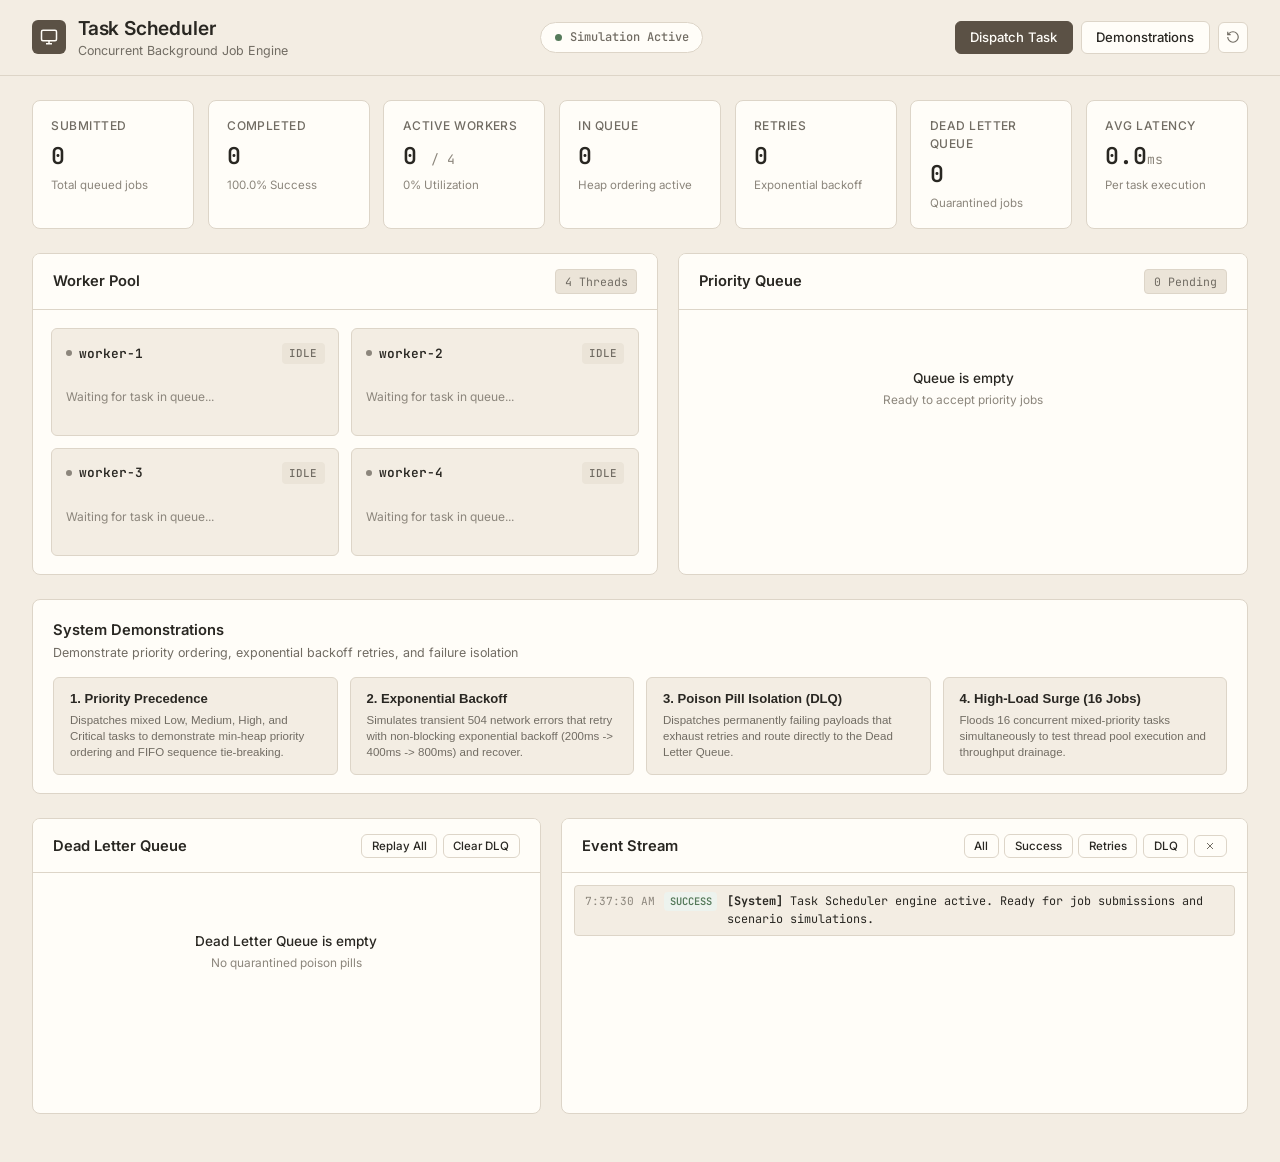
==== commit 11ee7108: "Remove manual Backend API config, enable automatic connection detection, and rename to System Demons" ====
--- a/src/main/resources/static/index.html
+++ b/src/main/resources/static/index.html
@@ -30,19 +30,16 @@
     <div class="header-center">
       <div class="connection-pill" id="connPill">
         <span class="pulse-dot"></span>
-        <span id="connStatusText">CONNECTING...</span>
+        <span id="connStatusText">Connecting...</span>
       </div>
     </div>
 
     <div class="header-right">
-      <button class="btn btn-outline" id="btnOpenBackendModal" title="Configure Cloud Backend (Render)">
-        Backend API
-      </button>
       <button class="btn btn-primary" id="btnOpenSubmitModal">
         Dispatch Task
       </button>
       <button class="btn btn-outline" id="btnRunScenarios">
-        Scenarios
+        Demonstrations
       </button>
       <button class="btn btn-icon" id="btnResetScheduler" title="Reset Scheduler State">
         <svg width="14" height="14" fill="none" stroke="currentColor" stroke-width="2" viewBox="0 0 24 24"><path d="M3 12a9 9 0 1 0 9-9 9.75 9.75 0 0 0-6.74 2.74L3 8"></path><path d="M3 3v5h5"></path></svg>
@@ -147,11 +144,11 @@
 
     </section>
 
-    <!-- INTERACTIVE SCENARIOS -->
+    <!-- SYSTEM DEMONSTRATIONS -->
     <section class="scenario-panel">
       <div class="scenario-header">
-        <h3>Test Scenarios</h3>
-        <span class="subtext">Simulate concurrency patterns, retry storms, and failure isolation</span>
+        <h3>System Demonstrations</h3>
+        <span class="subtext">Demonstrate priority ordering, exponential backoff retries, and failure isolation</span>
       </div>
 
       <div class="scenario-buttons-grid">
@@ -316,38 +313,6 @@
     </div>
   </div>
 
-  <!-- CLOUD BACKEND SETTINGS MODAL -->
-  <div class="modal-backdrop" id="backendModal">
-    <div class="modal-card">
-      <div class="modal-header">
-        <div class="modal-title">
-          <h3>Cloud Backend Connection (Render)</h3>
-        </div>
-        <button class="btn-close" id="btnCloseBackendModal">&times;</button>
-      </div>
-
-      <form id="backendForm" onsubmit="handleBackendSave(event)">
-        <div class="form-group">
-          <label for="renderUrlInput">Render Web Service URL</label>
-          <input type="url" id="renderUrlInput" placeholder="https://your-service.onrender.com" style="width:100%;">
-          <span class="subtext" style="display:block; margin-top:6px; color:var(--text-muted); font-size:0.8rem;">
-            Enter your deployed Render backend URL or leave empty to use Standalone Simulation.
-          </span>
-        </div>
-
-        <div style="background:var(--bg-subtle); border:1px solid var(--border); border-radius:6px; padding:10px; margin-bottom:12px;">
-          <div style="font-weight:600; font-size:0.82rem; margin-bottom:2px; color:var(--text-primary);">Architecture:</div>
-          <code style="font-size:0.78rem; color:var(--color-primary);">GitHub Pages (Frontend) -> Render (Java 17 Backend Engine)</code>
-        </div>
-
-        <div class="modal-footer">
-          <button type="button" class="btn btn-outline" id="btnResetBackend">Reset to Auto</button>
-          <button type="submit" class="btn btn-primary">Save & Connect</button>
-        </div>
-      </form>
-    </div>
-  </div>
-
   <div class="toast-container" id="toastContainer"></div>
 
   <script src="app.js"></script>
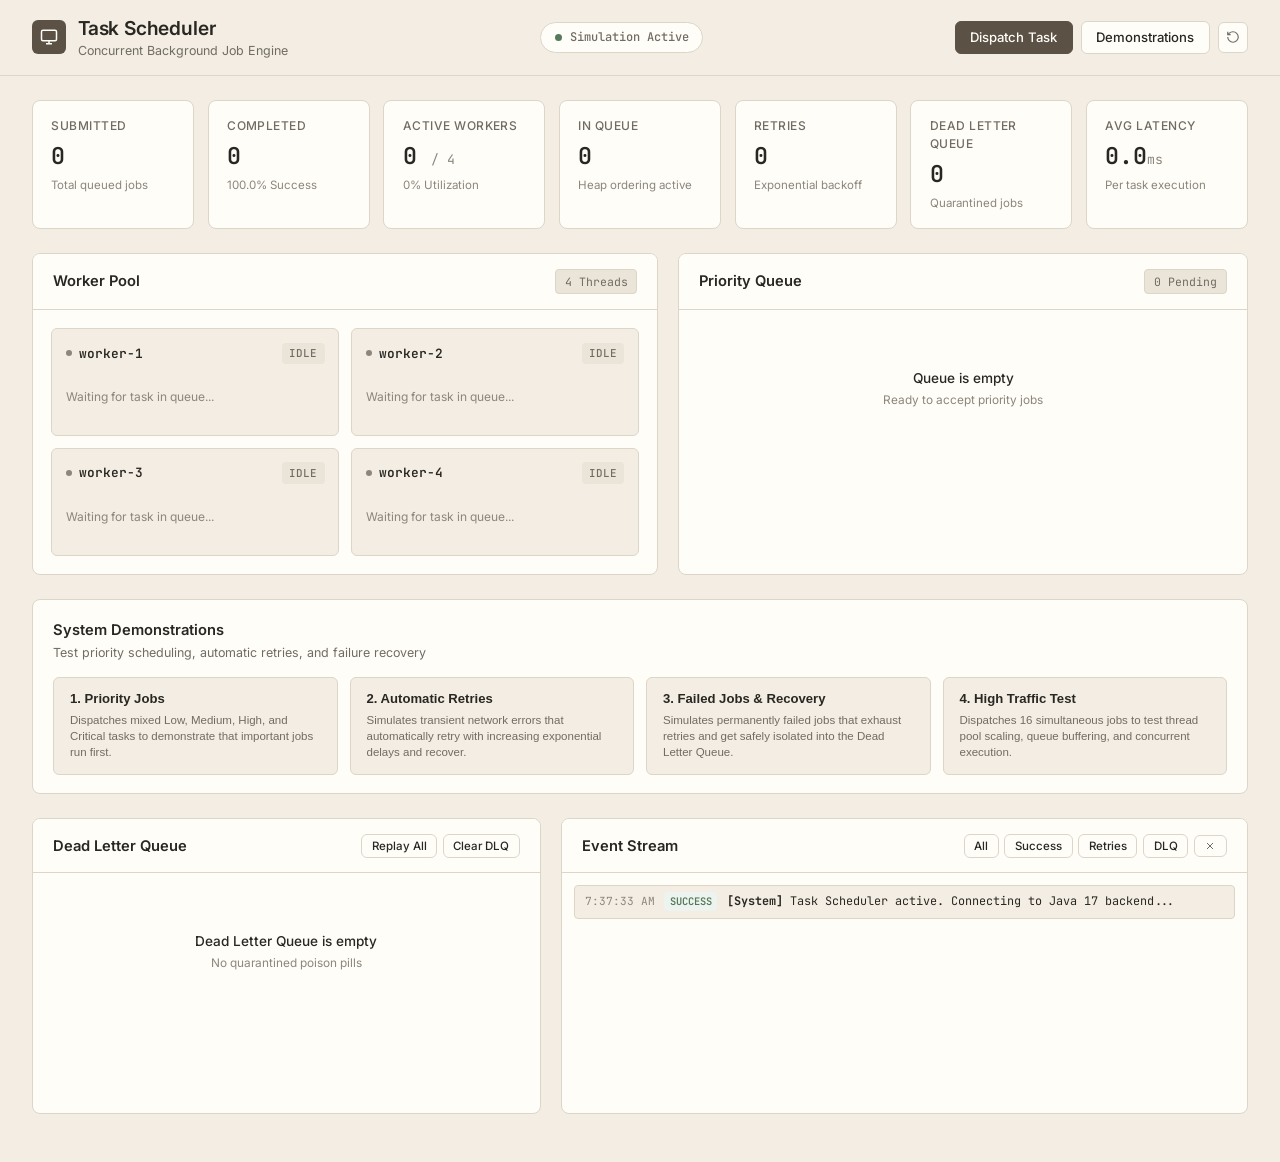
==== commit 34596e6b: "Update system demonstration names to simple, intuitive titles" ====
--- a/src/main/resources/static/index.html
+++ b/src/main/resources/static/index.html
@@ -148,28 +148,28 @@
     <section class="scenario-panel">
       <div class="scenario-header">
         <h3>System Demonstrations</h3>
-        <span class="subtext">Demonstrate priority ordering, exponential backoff retries, and failure isolation</span>
+        <span class="subtext">Test priority scheduling, automatic retries, and failure recovery</span>
       </div>
 
       <div class="scenario-buttons-grid">
         <button class="scenario-card" onclick="runScenario(1)">
-          <h4>1. Priority Precedence</h4>
-          <p>Dispatches mixed Low, Medium, High, and Critical tasks to demonstrate min-heap priority ordering and FIFO sequence tie-breaking.</p>
+          <h4>1. Priority Jobs</h4>
+          <p>Dispatches mixed Low, Medium, High, and Critical tasks to demonstrate that important jobs run first.</p>
         </button>
 
         <button class="scenario-card" onclick="runScenario(2)">
-          <h4>2. Exponential Backoff</h4>
-          <p>Simulates transient 504 network errors that retry with non-blocking exponential backoff (200ms -> 400ms -> 800ms) and recover.</p>
+          <h4>2. Automatic Retries</h4>
+          <p>Simulates transient network errors that automatically retry with increasing exponential delays and recover.</p>
         </button>
 
         <button class="scenario-card" onclick="runScenario(3)">
-          <h4>3. Poison Pill Isolation (DLQ)</h4>
-          <p>Dispatches permanently failing payloads that exhaust retries and route directly to the Dead Letter Queue.</p>
+          <h4>3. Failed Jobs & Recovery</h4>
+          <p>Simulates permanently failed jobs that exhaust retries and get safely isolated into the Dead Letter Queue.</p>
         </button>
 
         <button class="scenario-card" onclick="runScenario(4)">
-          <h4>4. High-Load Surge (16 Jobs)</h4>
-          <p>Floods 16 concurrent mixed-priority tasks simultaneously to test thread pool execution and throughput drainage.</p>
+          <h4>4. High Traffic Test</h4>
+          <p>Dispatches 16 simultaneous jobs to test thread pool scaling, queue buffering, and concurrent execution.</p>
         </button>
       </div>
     </section>
